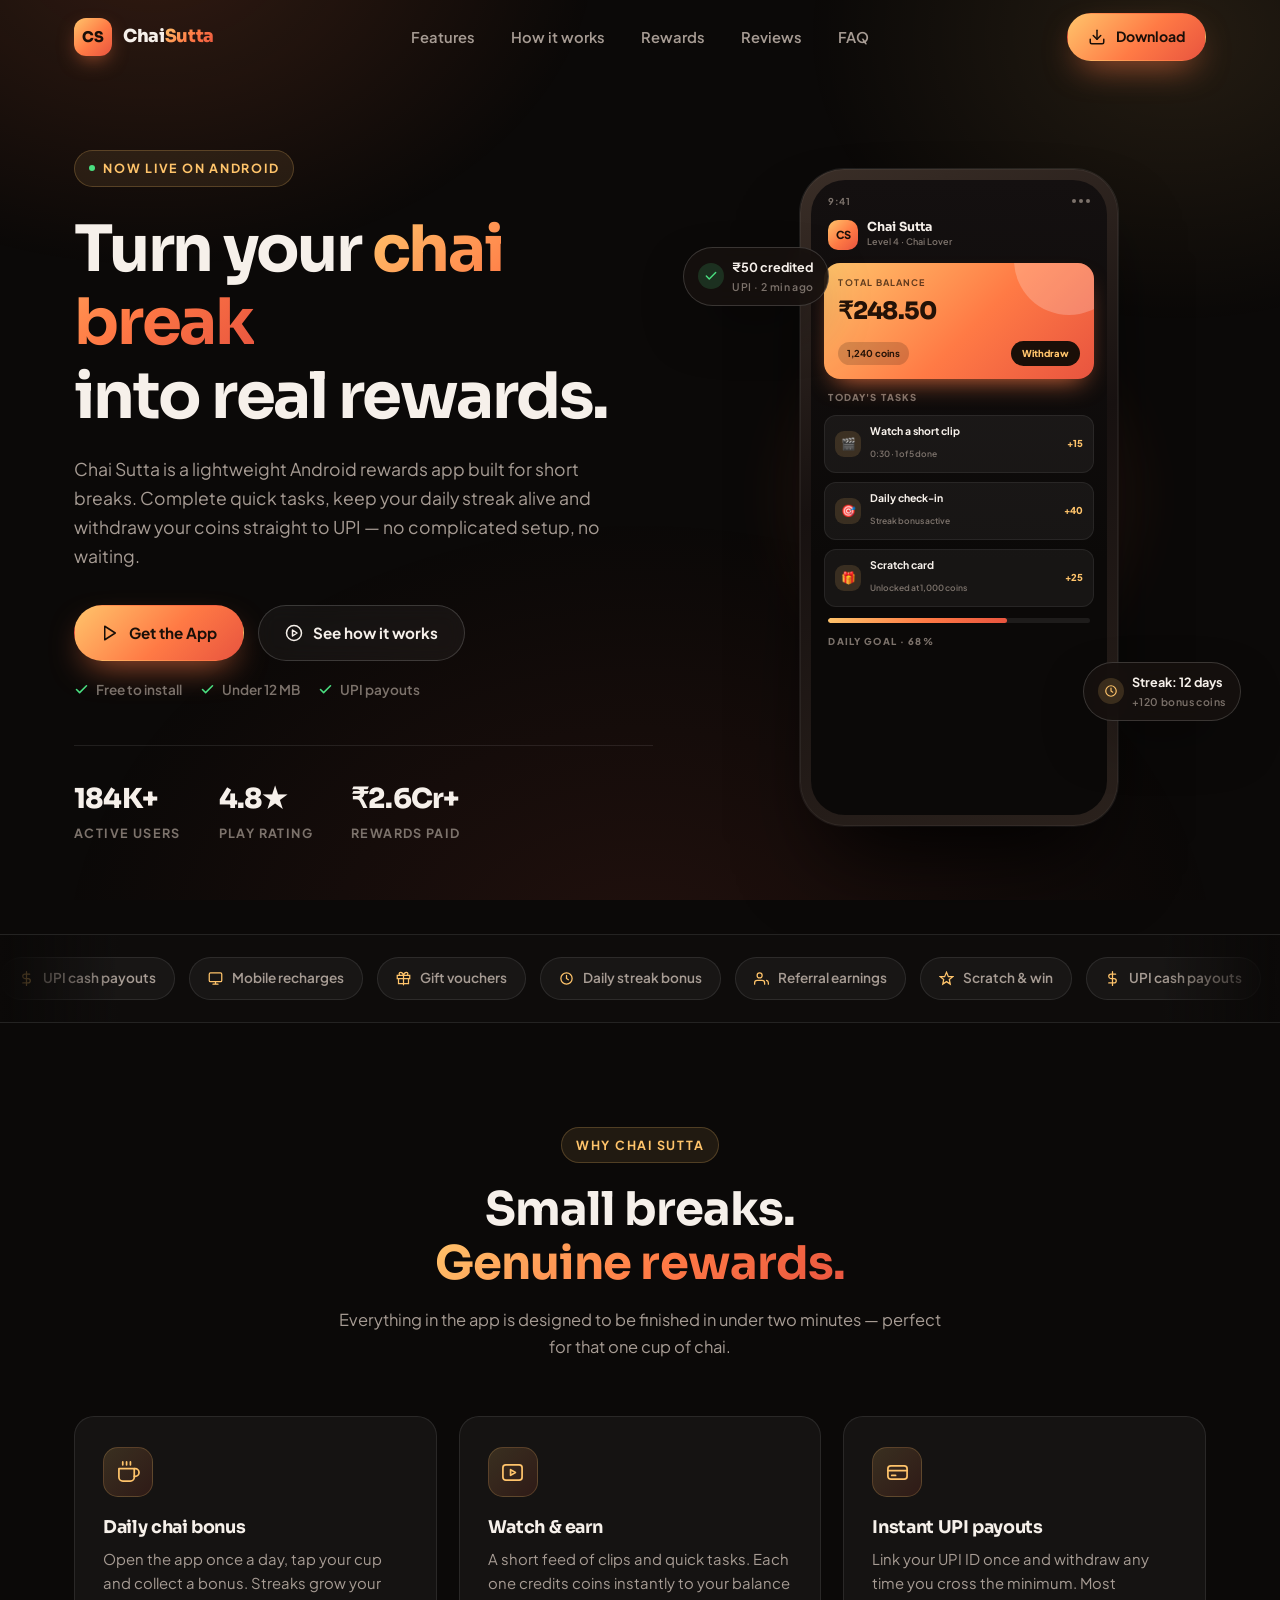
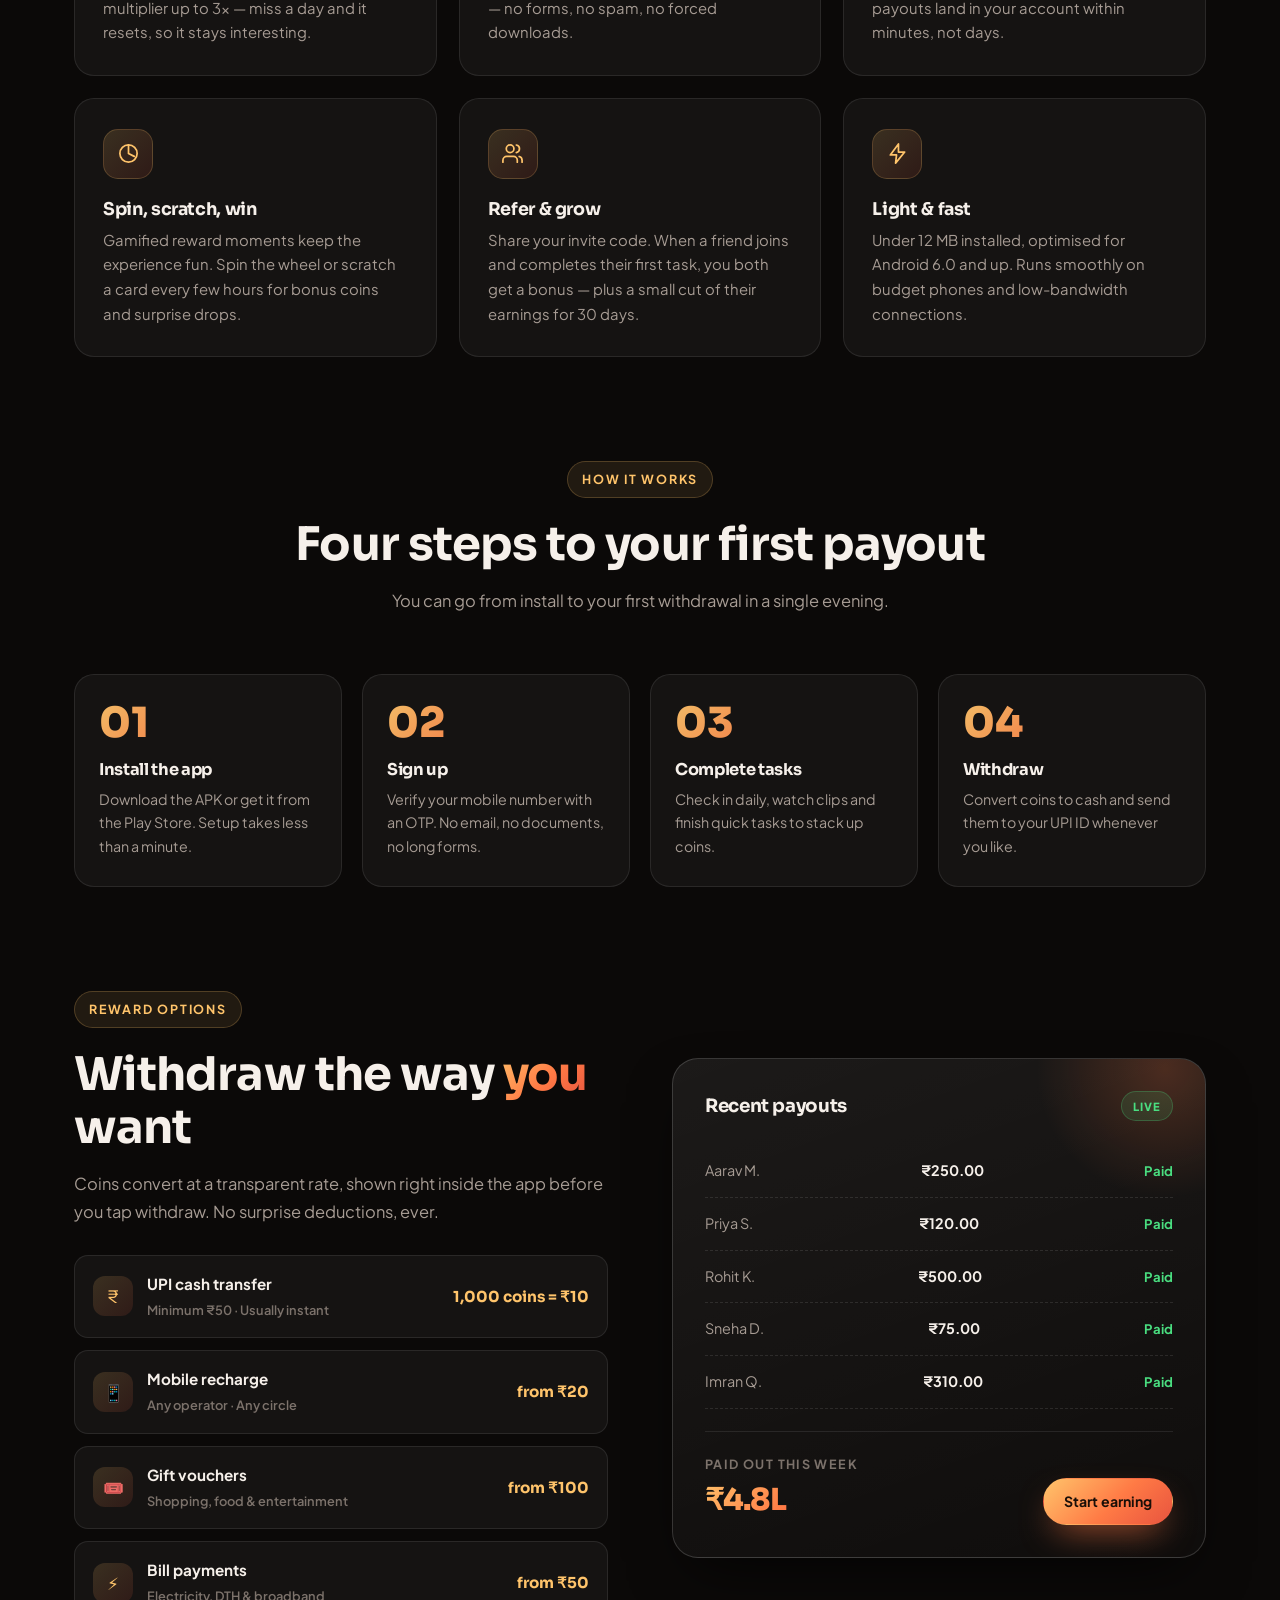
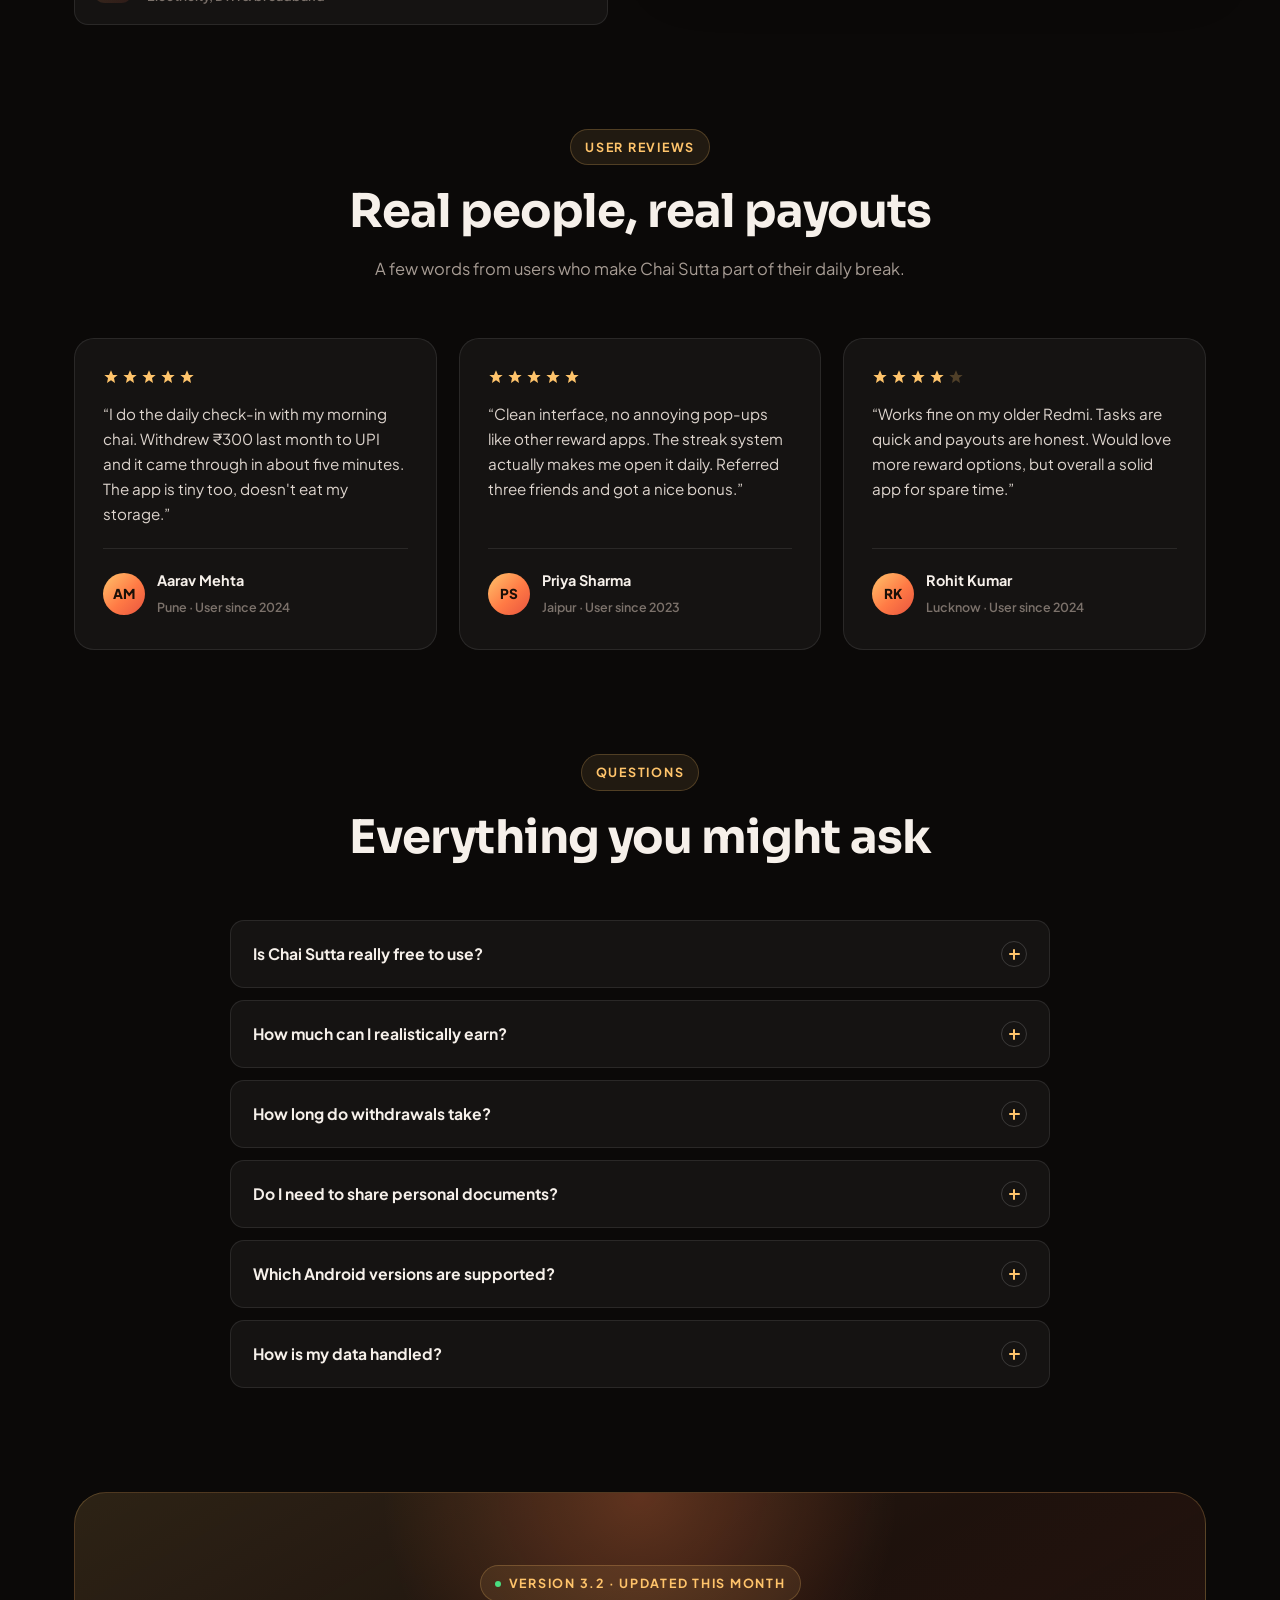
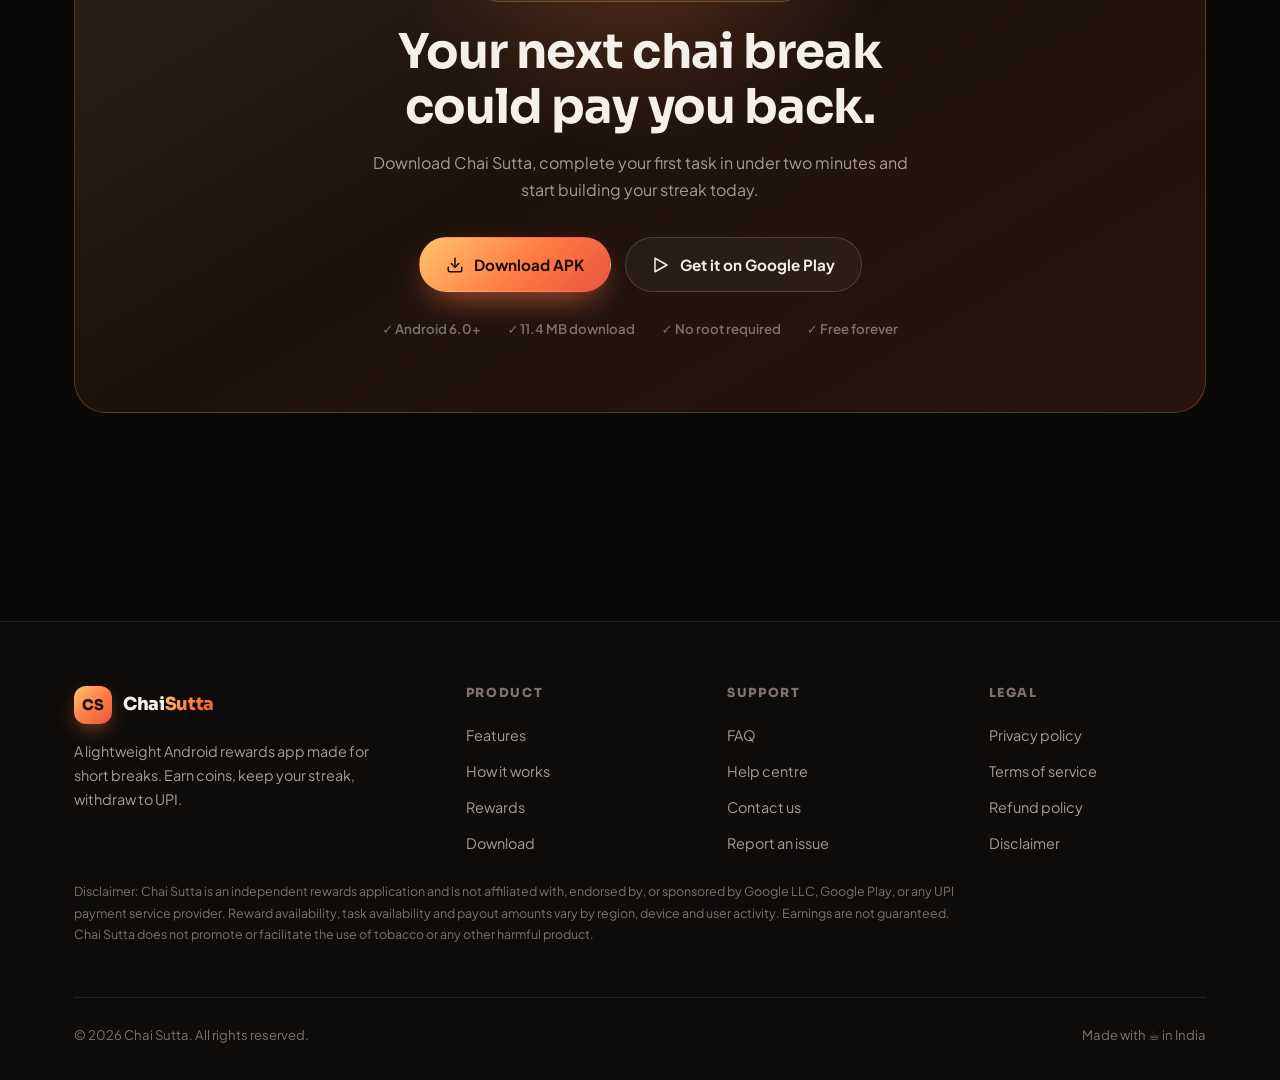
==== index.html @ 8ab42c14 "Create index.html" ====
<!DOCTYPE html>
<html lang="en">
<head>
<meta charset="UTF-8" />
<meta name="viewport" content="width=device-width, initial-scale=1" />
<meta name="theme-color" content="#0B0908" />
<title>Chai Sutta — Turn Your Chai Break Into Real Rewards</title>
<meta name="description" content="Chai Sutta is a lightweight Android rewards app. Complete simple tasks, keep your daily streak alive and withdraw real cash rewards straight to UPI." />
<meta property="og:title" content="Chai Sutta — Turn Your Chai Break Into Real Rewards" />
<meta property="og:description" content="Earn coins on your break. Withdraw to UPI. Free, light and fast." />
<meta property="og:type" content="website" />
<link rel="preconnect" href="https://fonts.googleapis.com" />
<link rel="preconnect" href="https://fonts.gstatic.com" crossorigin />
<link href="https://fonts.googleapis.com/css2?family=Plus+Jakarta+Sans:wght@400;500;600;700;800&family=Sora:wght@600;700;800&display=swap" rel="stylesheet" />
<link rel="icon" href="data:image/svg+xml,%3Csvg xmlns='http://www.w3.org/2000/svg' viewBox='0 0 100 100'%3E%3Crect width='100' height='100' rx='24' fill='%23FF7A45'/%3E%3Ctext x='50' y='68' font-size='54' font-family='Arial' font-weight='bold' text-anchor='middle' fill='%230B0908'%3ECS%3C/text%3E%3C/svg%3E" />

<style>
/* ============ RESET / BASE ============ */
*,*::before,*::after{box-sizing:border-box;margin:0;padding:0}
:root{
  --bg:#0B0908;
  --bg-soft:#120E0C;
  --surface:rgba(255,255,255,.045);
  --surface-2:rgba(255,255,255,.07);
  --border:rgba(255,255,255,.09);
  --border-strong:rgba(255,255,255,.16);
  --text:#F6F0EA;
  --muted:#A79C94;
  --muted-2:#7C726B;
  --amber:#FFC46B;
  --orange:#FF7A45;
  --red:#E8543F;
  --green:#4ADE80;
  --grad:linear-gradient(135deg,#FFC46B 0%,#FF7A45 55%,#E8543F 100%);
  --grad-soft:linear-gradient(135deg,rgba(255,196,107,.16),rgba(232,84,63,.12));
  --radius:20px;
  --radius-sm:14px;
  --maxw:1180px;
  --shadow:0 24px 60px -20px rgba(0,0,0,.75);
}
html{scroll-behavior:smooth;scroll-padding-top:96px;-webkit-text-size-adjust:100%}
body{
  background:var(--bg);
  color:var(--text);
  font-family:'Plus Jakarta Sans',system-ui,-apple-system,'Segoe UI',Roboto,sans-serif;
  line-height:1.65;
  font-size:16px;
  overflow-x:hidden;
  -webkit-font-smoothing:antialiased;
}
body::before{
  content:"";
  position:fixed;inset:0;
  background:
    radial-gradient(720px 520px at 12% -6%, rgba(255,122,69,.16), transparent 62%),
    radial-gradient(620px 480px at 92% 4%, rgba(255,196,107,.10), transparent 60%),
    radial-gradient(900px 700px at 50% 108%, rgba(232,84,63,.10), transparent 65%);
  pointer-events:none;
  z-index:0;
}
img,svg{display:block;max-width:100%}
a{color:inherit;text-decoration:none}
button{font:inherit;color:inherit;background:none;border:none;cursor:pointer}
h1,h2,h3,h4{font-family:'Sora','Plus Jakarta Sans',sans-serif;line-height:1.15;letter-spacing:-.02em;font-weight:700}
::selection{background:rgba(255,122,69,.35);color:#fff}

/* ============ LAYOUT ============ */
.container{width:100%;max-width:var(--maxw);margin-inline:auto;padding-inline:24px;position:relative;z-index:1}
section{position:relative;z-index:1}
.section-pad{padding:104px 0}
.eyebrow{
  display:inline-flex;align-items:center;gap:8px;
  font-size:12.5px;font-weight:700;letter-spacing:.14em;text-transform:uppercase;
  color:var(--amber);
  background:rgba(255,196,107,.09);
  border:1px solid rgba(255,196,107,.22);
  padding:7px 14px;border-radius:100px;
}
.eyebrow .pulse{width:6px;height:6px;border-radius:50%;background:var(--green);box-shadow:0 0 0 0 rgba(74,222,128,.6);animation:pulse 2s infinite}
@keyframes pulse{70%{box-shadow:0 0 0 8px rgba(74,222,128,0)}100%{box-shadow:0 0 0 0 rgba(74,222,128,0)}}
.section-title{font-size:clamp(1.85rem,4vw,2.9rem);margin:20px 0 16px}
.section-sub{color:var(--muted);max-width:620px;font-size:1.03rem}
.center{text-align:center}
.center .section-sub{margin-inline:auto}
.grad-text{background:var(--grad);-webkit-background-clip:text;background-clip:text;color:transparent}

/* ============ BUTTONS ============ */
.btn{
  display:inline-flex;align-items:center;justify-content:center;gap:10px;
  padding:14px 26px;border-radius:100px;font-weight:700;font-size:.95rem;
  transition:transform .25s cubic-bezier(.2,.8,.3,1),box-shadow .25s,background .25s,border-color .25s;
  white-space:nowrap;border:1px solid transparent;
}
.btn svg{width:18px;height:18px;flex:none}
.btn-primary{background:var(--grad);color:#1A0F08;box-shadow:0 14px 34px -12px rgba(255,122,69,.75)}
.btn-primary:hover{transform:translateY(-3px);box-shadow:0 22px 44px -14px rgba(255,122,69,.9)}
.btn-ghost{background:var(--surface);border-color:var(--border-strong);color:var(--text);backdrop-filter:blur(10px)}
.btn-ghost:hover{background:var(--surface-2);transform:translateY(-3px);border-color:rgba(255,255,255,.28)}
.btn-sm{padding:11px 20px;font-size:.88rem}

/* ============ NAV ============ */
.nav{position:fixed;inset:0 0 auto 0;z-index:200;transition:background .3s,border-color .3s,backdrop-filter .3s;border-bottom:1px solid transparent}
.nav.scrolled{background:rgba(11,9,8,.78);backdrop-filter:blur(16px);-webkit-backdrop-filter:blur(16px);border-bottom-color:var(--border)}
.nav-inner{display:flex;align-items:center;justify-content:space-between;gap:24px;height:74px}
.brand{display:flex;align-items:center;gap:11px;font-family:'Sora',sans-serif;font-weight:800;font-size:1.12rem;letter-spacing:-.02em}
.brand-mark{
  width:38px;height:38px;border-radius:12px;background:var(--grad);
  display:grid;place-items:center;color:#1A0F08;font-weight:800;font-size:.92rem;
  box-shadow:0 8px 22px -8px rgba(255,122,69,.85);flex:none;
}
.nav-links{display:flex;align-items:center;gap:6px}
.nav-links a{
  padding:9px 15px;border-radius:100px;font-size:.92rem;font-weight:600;color:var(--muted);
  transition:color .2s,background .2s;
}
.nav-links a:hover{color:var(--text);background:var(--surface)}
.nav-cta{display:flex;align-items:center;gap:10px}
.burger{display:none;width:42px;height:42px;border-radius:12px;border:1px solid var(--border);background:var(--surface);place-items:center}
.burger span{display:block;width:18px;height:2px;background:var(--text);border-radius:2px;position:relative;transition:.3s}
.burger span::before,.burger span::after{content:"";position:absolute;left:0;width:18px;height:2px;background:var(--text);border-radius:2px;transition:.3s}
.burger span::before{top:-6px}.burger span::after{top:6px}
.nav.open .burger span{background:transparent}
.nav.open .burger span::before{top:0;transform:rotate(45deg)}
.nav.open .burger span::after{top:0;transform:rotate(-45deg)}

/* ============ HERO ============ */
.hero{padding:150px 0 90px;position:relative;overflow:hidden}
.hero-grid{display:grid;grid-template-columns:1.08fr .92fr;gap:60px;align-items:center}
.hero h1{font-size:clamp(2.35rem,5.4vw,4rem);margin:26px 0 22px;letter-spacing:-.035em}
.hero p.lead{color:var(--muted);font-size:1.1rem;max-width:540px}
.hero-actions{display:flex;flex-wrap:wrap;gap:14px;margin:34px 0 18px}
.hero-note{display:flex;flex-wrap:wrap;gap:18px;color:var(--muted-2);font-size:.85rem;font-weight:600}
.hero-note span{display:inline-flex;align-items:center;gap:7px}
.hero-note svg{width:15px;height:15px;color:var(--green)}
.hero-stats{display:flex;gap:38px;flex-wrap:wrap;margin-top:44px;padding-top:30px;border-top:1px solid var(--border)}
.stat-num{font-family:'Sora',sans-serif;font-size:1.72rem;font-weight:800;letter-spacing:-.03em}
.stat-label{font-size:.79rem;color:var(--muted-2);text-transform:uppercase;letter-spacing:.11em;font-weight:700;margin-top:2px}

/* phone */
.phone-wrap{position:relative;display:grid;place-items:center;perspective:1400px}
.phone-glow{position:absolute;width:420px;height:420px;border-radius:50%;background:radial-gradient(circle,rgba(255,122,69,.35),transparent 65%);filter:blur(30px);z-index:0}
.phone{
  position:relative;z-index:1;
  width:min(318px,78vw);aspect-ratio:9/18.6;
  border-radius:44px;padding:11px;
  background:linear-gradient(160deg,#3A2E27,#171110 45%,#2A211C);
  box-shadow:0 50px 90px -30px rgba(0,0,0,.95),0 0 0 1px rgba(255,255,255,.09),inset 0 0 0 1px rgba(255,255,255,.05);
  animation:floaty 7s ease-in-out infinite;
}
@keyframes floaty{0%,100%{transform:translateY(0) rotateX(0)}50%{transform:translateY(-14px) rotateX(2deg)}}
.phone-screen{
  width:100%;height:100%;border-radius:34px;background:linear-gradient(180deg,#141010,#0B0908 60%);
  overflow:hidden;display:flex;flex-direction:column;padding:14px 13px;gap:9px;position:relative;
}
.ps-bar{display:flex;justify-content:space-between;align-items:center;font-size:9.5px;color:var(--muted-2);font-weight:700;letter-spacing:.05em;padding:0 4px}
.ps-bar .dots{display:flex;gap:3px}
.ps-bar .dots i{width:4px;height:4px;border-radius:50%;background:var(--muted-2);display:block}
.app-head{display:flex;align-items:center;gap:9px;padding:2px 4px 4px}
.app-logo{width:30px;height:30px;border-radius:10px;background:var(--grad);display:grid;place-items:center;font-size:11px;font-weight:800;color:#1A0F08}
.app-title{font-family:'Sora',sans-serif;font-size:12.5px;font-weight:700;line-height:1.2}
.app-sub{font-size:9px;color:var(--muted-2);font-weight:600}
.balance{
  border-radius:16px;padding:13px 14px;background:var(--grad);color:#241207;position:relative;overflow:hidden;
  box-shadow:0 12px 26px -12px rgba(255,122,69,.9);
}
.balance::after{content:"";position:absolute;width:110px;height:110px;border-radius:50%;background:rgba(255,255,255,.22);top:-58px;right:-30px}
.balance .lbl{font-size:9px;font-weight:700;text-transform:uppercase;letter-spacing:.12em;opacity:.72}
.balance .amt{font-family:'Sora',sans-serif;font-size:24px;font-weight:800;letter-spacing:-.03em;margin-top:1px}
.balance .row{display:flex;align-items:center;justify-content:space-between;margin-top:9px;position:relative;z-index:1}
.balance .coins{font-size:9.5px;font-weight:700;background:rgba(0,0,0,.16);padding:4px 9px;border-radius:100px}
.balance .wd{font-size:9.5px;font-weight:800;background:#1A0F08;color:#FFC46B;padding:5px 11px;border-radius:100px}
.mini-title{font-size:9.5px;font-weight:800;text-transform:uppercase;letter-spacing:.12em;color:var(--muted-2);padding:2px 4px 0}
.task{display:flex;align-items:center;gap:9px;background:rgba(255,255,255,.05);border:1px solid rgba(255,255,255,.07);border-radius:12px;padding:8px 10px}
.task .ic{width:26px;height:26px;border-radius:9px;display:grid;place-items:center;font-size:12px;flex:none;background:rgba(255,196,107,.15)}
.task .tx{flex:1;min-width:0}
.task .tx b{display:block;font-size:10.5px;font-weight:700;line-height:1.3}
.task .tx small{font-size:8.5px;color:var(--muted-2);font-weight:600}
.task .rw{font-size:9.5px;font-weight:800;color:var(--amber);white-space:nowrap}
.progress-line{height:5px;border-radius:100px;background:rgba(255,255,255,.08);overflow:hidden;margin:2px 4px 0}
.progress-line i{display:block;height:100%;width:68%;border-radius:100px;background:var(--grad)}
.float-chip{
  position:absolute;z-index:3;display:flex;align-items:center;gap:8px;
  background:rgba(23,17,15,.86);border:1px solid var(--border-strong);backdrop-filter:blur(12px);
  padding:9px 14px;border-radius:100px;font-size:.79rem;font-weight:700;box-shadow:var(--shadow);
}
.float-chip small{display:block;font-size:.66rem;color:var(--muted-2);font-weight:600;letter-spacing:.04em}
.chip-1{top:12%;left:-6%;animation:floaty 6s ease-in-out infinite}
.chip-2{bottom:16%;right:-7%;animation:floaty 8s ease-in-out infinite reverse}
.chip-dot{width:26px;height:26px;border-radius:50%;display:grid;place-items:center;background:rgba(74,222,128,.16);color:var(--green);flex:none}
.chip-dot.amber{background:rgba(255,196,107,.16);color:var(--amber)}

/* ============ MARQUEE ============ */
.marquee-wrap{border-block:1px solid var(--border);background:rgba(255,255,255,.015);padding:22px 0;overflow:hidden;position:relative}
.marquee-wrap::before,.marquee-wrap::after{content:"";position:absolute;top:0;bottom:0;width:120px;z-index:2;pointer-events:none}
.marquee-wrap::before{left:0;background:linear-gradient(90deg,var(--bg),transparent)}
.marquee-wrap::after{right:0;background:linear-gradient(270deg,var(--bg),transparent)}
.marquee{display:flex;gap:14px;width:max-content;animation:scroll-x 32s linear infinite}
@keyframes scroll-x{to{transform:translateX(-50%)}}
.pill{
  display:inline-flex;align-items:center;gap:9px;white-space:nowrap;
  padding:9px 18px;border-radius:100px;border:1px solid var(--border);background:var(--surface);
  font-size:.85rem;font-weight:600;color:var(--muted);
}
.pill svg{width:15px;height:15px;color:var(--amber)}

/* ============ CARDS / FEATURES ============ */
.grid-3{display:grid;grid-template-columns:repeat(3,1fr);gap:22px;margin-top:56px}
.card{
  background:var(--surface);border:1px solid var(--border);border-radius:var(--radius);
  padding:30px 28px;position:relative;overflow:hidden;
  transition:transform .35s cubic-bezier(.2,.8,.3,1),border-color .35s,background .35s;
}
.card::before{
  content:"";position:absolute;inset:0;opacity:0;transition:opacity .35s;
  background:radial-gradient(420px 220px at 50% -20%,rgba(255,122,69,.16),transparent 70%);
}
.card:hover{transform:translateY(-7px);border-color:var(--border-strong);background:var(--surface-2)}
.card:hover::before{opacity:1}
.card > *{position:relative;z-index:1}
.card-icon{
  width:50px;height:50px;border-radius:15px;display:grid;place-items:center;margin-bottom:20px;
  background:var(--grad-soft);border:1px solid rgba(255,196,107,.2);color:var(--amber);
}
.card-icon svg{width:23px;height:23px}
.card h3{font-size:1.1rem;margin-bottom:9px}
.card p{color:var(--muted);font-size:.93rem}

/* ============ STEPS ============ */
.steps{display:grid;grid-template-columns:repeat(4,1fr);gap:20px;margin-top:60px;position:relative}
.step{
  background:var(--surface);border:1px solid var(--border);border-radius:var(--radius);
  padding:28px 24px;position:relative;transition:transform .35s,border-color .35s,background .35s;
}
.step:hover{transform:translateY(-7px);border-color:var(--border-strong);background:var(--surface-2)}
.step-num{
  font-family:'Sora',sans-serif;font-size:2.6rem;font-weight:800;line-height:1;
  background:var(--grad);-webkit-background-clip:text;background-clip:text;color:transparent;opacity:.95;
}
.step h3{font-size:1.02rem;margin:16px 0 8px}
.step p{color:var(--muted);font-size:.89rem}
.step-line{position:absolute;top:52px;left:0;right:0;height:1px;background:linear-gradient(90deg,transparent,rgba(255,196,107,.28),transparent);z-index:-1}

/* ============ REWARDS SPLIT ============ */
.split{display:grid;grid-template-columns:1fr 1fr;gap:64px;align-items:center}
.reward-list{display:grid;gap:12px;margin-top:30px}
.reward-row{
  display:flex;align-items:center;gap:14px;padding:15px 18px;border-radius:var(--radius-sm);
  background:var(--surface);border:1px solid var(--border);transition:.3s;
}
.reward-row:hover{background:var(--surface-2);transform:translateX(5px);border-color:var(--border-strong)}
.reward-row .ic{width:40px;height:40px;border-radius:12px;display:grid;place-items:center;background:var(--grad-soft);color:var(--amber);flex:none;font-size:17px}
.reward-row b{display:block;font-size:.95rem}
.reward-row small{color:var(--muted-2);font-size:.8rem;font-weight:600}
.reward-row .val{margin-left:auto;font-family:'Sora',sans-serif;font-weight:700;color:var(--amber);font-size:.95rem;white-space:nowrap}
.panel{
  background:linear-gradient(160deg,rgba(255,255,255,.07),rgba(255,255,255,.02));
  border:1px solid var(--border-strong);border-radius:26px;padding:32px;box-shadow:var(--shadow);
  position:relative;overflow:hidden;
}
.panel::after{content:"";position:absolute;width:260px;height:260px;border-radius:50%;background:radial-gradient(circle,rgba(255,122,69,.22),transparent 70%);top:-120px;right:-90px}
.panel > *{position:relative;z-index:1}
.panel-head{display:flex;align-items:center;justify-content:space-between;margin-bottom:24px}
.panel-head h3{font-size:1.15rem}
.badge-live{font-size:.7rem;font-weight:800;letter-spacing:.1em;text-transform:uppercase;color:var(--green);background:rgba(74,222,128,.12);border:1px solid rgba(74,222,128,.25);padding:5px 11px;border-radius:100px}
.payout{display:flex;justify-content:space-between;align-items:center;padding:14px 0;border-bottom:1px dashed rgba(255,255,255,.1);font-size:.9rem}
.payout:last-of-type{border-bottom:none}
.payout span{color:var(--muted)}
.payout b{font-weight:700}
.payout .ok{color:var(--green);font-size:.82rem;font-weight:700}
.panel-total{margin-top:22px;padding-top:20px;border-top:1px solid var(--border);display:flex;justify-content:space-between;align-items:flex-end}
.panel-total .big{font-family:'Sora',sans-serif;font-size:1.9rem;font-weight:800;letter-spacing:-.03em;background:var(--grad);-webkit-background-clip:text;background-clip:text;color:transparent}

/* ============ TESTIMONIALS ============ */
.quote{background:var(--surface);border:1px solid var(--border);border-radius:var(--radius);padding:30px 28px;transition:.35s;display:flex;flex-direction:column}
.quote:hover{transform:translateY(-7px);border-color:var(--border-strong);background:var(--surface-2)}
.stars{display:flex;gap:3px;color:var(--amber);margin-bottom:16px}
.stars svg{width:16px;height:16px}
.quote p{color:#DED5CE;font-size:.95rem;flex:1}
.who{display:flex;align-items:center;gap:12px;margin-top:22px;padding-top:20px;border-top:1px solid var(--border)}
.avatar{width:42px;height:42px;border-radius:50%;display:grid;place-items:center;font-weight:800;font-size:.85rem;color:#1A0F08;background:var(--grad);flex:none}
.who b{display:block;font-size:.9rem}
.who small{color:var(--muted-2);font-size:.78rem;font-weight:600}

/* ============ FAQ ============ */
.faq{max-width:820px;margin:56px auto 0;display:grid;gap:12px}
.faq-item{background:var(--surface);border:1px solid var(--border);border-radius:var(--radius-sm);overflow:hidden;transition:border-color .3s,background .3s}
.faq-item.open{border-color:rgba(255,196,107,.32);background:var(--surface-2)}
.faq-q{width:100%;display:flex;align-items:center;justify-content:space-between;gap:18px;text-align:left;padding:20px 22px;font-weight:700;font-size:.98rem}
.faq-q .plus{width:26px;height:26px;flex:none;border-radius:50%;border:1px solid var(--border-strong);display:grid;place-items:center;position:relative;transition:.3s}
.faq-q .plus::before,.faq-q .plus::after{content:"";position:absolute;background:var(--amber);border-radius:2px;transition:.3s}
.faq-q .plus::before{width:11px;height:2px}
.faq-q .plus::after{width:2px;height:11px}
.faq-item.open .plus{background:rgba(255,196,107,.14);border-color:rgba(255,196,107,.4);transform:rotate(180deg)}
.faq-item.open .plus::after{transform:scaleY(0)}
.faq-a{display:grid;grid-template-rows:0fr;transition:grid-template-rows .38s cubic-bezier(.2,.8,.3,1)}
.faq-item.open .faq-a{grid-template-rows:1fr}
.faq-a-inner{overflow:hidden}
.faq-a p{color:var(--muted);font-size:.92rem;padding:0 22px 22px}

/* ============ CTA ============ */
.cta-box{
  border-radius:32px;padding:clamp(38px,6vw,72px) clamp(26px,5vw,64px);text-align:center;position:relative;overflow:hidden;
  background:linear-gradient(150deg,rgba(255,196,107,.14),rgba(255,122,69,.08) 45%,rgba(232,84,63,.14));
  border:1px solid rgba(255,196,107,.22);
}
.cta-box::before{content:"";position:absolute;width:520px;height:520px;border-radius:50%;background:radial-gradient(circle,rgba(255,122,69,.28),transparent 70%);top:-260px;left:50%;transform:translateX(-50%)}
.cta-box > *{position:relative;z-index:1}
.cta-box h2{font-size:clamp(1.9rem,4.4vw,3rem);margin-bottom:16px}
.cta-box p{color:var(--muted);max-width:560px;margin:0 auto 34px}
.cta-actions{display:flex;justify-content:center;flex-wrap:wrap;gap:14px}
.cta-meta{margin-top:26px;display:flex;justify-content:center;flex-wrap:wrap;gap:10px 26px;font-size:.83rem;color:var(--muted-2);font-weight:600}

/* ============ FOOTER ============ */
footer{border-top:1px solid var(--border);margin-top:104px;padding:64px 0 34px;background:rgba(255,255,255,.012)}
.foot-grid{display:grid;grid-template-columns:1.6fr 1fr 1fr 1fr;gap:44px}
.foot-brand p{color:var(--muted);font-size:.9rem;margin-top:16px;max-width:300px}
.foot-col h4{font-size:.78rem;text-transform:uppercase;letter-spacing:.13em;color:var(--muted-2);font-weight:800;margin-bottom:18px}
.foot-col a{display:block;color:var(--muted);font-size:.9rem;padding:6px 0;transition:color .2s,transform .2s}
.foot-col a:hover{color:var(--amber);transform:translateX(3px)}
.foot-bottom{margin-top:52px;padding-top:26px;border-top:1px solid var(--border);display:flex;justify-content:space-between;gap:20px;flex-wrap:wrap;color:var(--muted-2);font-size:.82rem}
.disclaimer{margin-top:20px;font-size:.78rem;color:var(--muted-2);line-height:1.7;max-width:900px}

/* ============ REVEAL ============ */
.reveal{opacity:0;transform:translateY(26px);transition:opacity .7s cubic-bezier(.2,.8,.3,1),transform .7s cubic-bezier(.2,.8,.3,1)}
.reveal.in{opacity:1;transform:none}

/* ============ RESPONSIVE ============ */
@media (max-width:1040px){
  .hero-grid{grid-template-columns:1fr;gap:70px;text-align:center}
  .hero p.lead{margin-inline:auto}
  .hero-actions,.hero-note{justify-content:center}
  .hero-stats{justify-content:center}
  .split{grid-template-columns:1fr;gap:44px}
  .grid-3{grid-template-columns:repeat(2,1fr)}
  .steps{grid-template-columns:repeat(2,1fr)}
  .step-line{display:none}
  .foot-grid{grid-template-columns:1fr 1fr;gap:36px}
}
@media (max-width:760px){
  .section-pad{padding:76px 0}
  .hero{padding:118px 0 70px}
  .nav-links{
    position:absolute;top:74px;left:16px;right:16px;flex-direction:column;align-items:stretch;gap:4px;
    background:rgba(15,11,10,.97);backdrop-filter:blur(18px);border:1px solid var(--border);
    border-radius:18px;padding:12px;box-shadow:var(--shadow);
    opacity:0;visibility:hidden;transform:translateY(-10px);transition:.28s;
  }
  .nav.open .nav-links{opacity:1;visibility:visible;transform:none}
  .nav-links a{padding:13px 16px;font-size:.95rem}
  .burger{display:grid}
  .nav-cta .btn{display:none}
  .grid-3,.steps{grid-template-columns:1fr}
  .float-chip{display:none}
  .foot-grid{grid-template-columns:1fr;gap:32px}
  .hero-stats{gap:26px}
  .stat-num{font-size:1.45rem}
  .panel{padding:24px}
}
@media (prefers-reduced-motion:reduce){
  *{animation:none!important;transition:none!important;scroll-behavior:auto!important}
  .reveal{opacity:1;transform:none}
}
</style>
</head>

<body>

<!-- ================= NAV ================= -->
<header class="nav" id="nav">
  <div class="container nav-inner">
    <a href="#top" class="brand" aria-label="Chai Sutta home">
      <span class="brand-mark">CS</span>
      <span>Chai<span class="grad-text">Sutta</span></span>
    </a>

    <nav class="nav-links" id="navLinks">
      <a href="#features">Features</a>
      <a href="#how">How it works</a>
      <a href="#rewards">Rewards</a>
      <a href="#reviews">Reviews</a>
      <a href="#faq">FAQ</a>
    </nav>

    <div class="nav-cta">
      <a href="#download" class="btn btn-primary btn-sm">
        <svg viewBox="0 0 24 24" fill="none" stroke="currentColor" stroke-width="2" stroke-linecap="round" stroke-linejoin="round"><path d="M21 15v4a2 2 0 0 1-2 2H5a2 2 0 0 1-2-2v-4"/><path d="M7 10l5 5 5-5"/><path d="M12 15V3"/></svg>
        Download
      </a>
      <button class="burger" id="burger" aria-label="Toggle menu" aria-expanded="false"><span></span></button>
    </div>
  </div>
</header>

<!-- ================= HERO ================= -->
<section class="hero" id="top">
  <div class="container">
    <div class="hero-grid">

      <div class="hero-copy">
        <span class="eyebrow reveal"><span class="pulse"></span> Now live on Android</span>
        <h1 class="reveal">Turn your <span class="grad-text">chai break</span><br />into real rewards.</h1>
        <p class="lead reveal">
          Chai Sutta is a lightweight Android rewards app built for short breaks. Complete quick tasks,
          keep your daily streak alive and withdraw your coins straight to UPI — no complicated setup, no waiting.
        </p>

        <div class="hero-actions reveal">
          <a href="#download" class="btn btn-primary">
            <svg viewBox="0 0 24 24" fill="none" stroke="currentColor" stroke-width="2" stroke-linecap="round" stroke-linejoin="round"><path d="M5 3l14 9-14 9V3z"/></svg>
            Get the App
          </a>
          <a href="#how" class="btn btn-ghost">
            <svg viewBox="0 0 24 24" fill="none" stroke="currentColor" stroke-width="2" stroke-linecap="round" stroke-linejoin="round"><circle cx="12" cy="12" r="10"/><path d="M10 8l6 4-6 4V8z"/></svg>
            See how it works
          </a>
        </div>

        <div class="hero-note reveal">
          <span><svg viewBox="0 0 24 24" fill="none" stroke="currentColor" stroke-width="2.5" stroke-linecap="round" stroke-linejoin="round"><path d="M20 6L9 17l-5-5"/></svg> Free to install</span>
          <span><svg viewBox="0 0 24 24" fill="none" stroke="currentColor" stroke-width="2.5" stroke-linecap="round" stroke-linejoin="round"><path d="M20 6L9 17l-5-5"/></svg> Under 12 MB</span>
          <span><svg viewBox="0 0 24 24" fill="none" stroke="currentColor" stroke-width="2.5" stroke-linecap="round" stroke-linejoin="round"><path d="M20 6L9 17l-5-5"/></svg> UPI payouts</span>
        </div>

        <div class="hero-stats reveal">
          <div>
            <div class="stat-num"><span data-count="184" data-suffix="K+">0</span></div>
            <div class="stat-label">Active users</div>
          </div>
          <div>
            <div class="stat-num"><span data-count="4.8" data-decimals="1">0</span>★</div>
            <div class="stat-label">Play rating</div>
          </div>
          <div>
            <div class="stat-num">₹<span data-count="2.6" data-decimals="1" data-suffix="Cr+">0</span></div>
            <div class="stat-label">Rewards paid</div>
          </div>
        </div>
      </div>

      <!-- Phone mockup -->
      <div class="phone-wrap reveal">
        <div class="phone-glow" aria-hidden="true"></div>

        <div class="float-chip chip-1">
          <span class="chip-dot">
            <svg viewBox="0 0 24 24" width="14" height="14" fill="none" stroke="currentColor" stroke-width="2.5" stroke-linecap="round" stroke-linejoin="round"><path d="M20 6L9 17l-5-5"/></svg>
          </span>
          <span>₹50 credited<small>UPI · 2 min ago</small></span>
        </div>

        <div class="float-chip chip-2">
          <span class="chip-dot amber">
            <svg viewBox="0 0 24 24" width="14" height="14" fill="none" stroke="currentColor" stroke-width="2" stroke-linecap="round" stroke-linejoin="round"><circle cx="12" cy="12" r="9"/><path d="M12 7v5l3 2"/></svg>
          </span>
          <span>Streak: 12 days<small>+120 bonus coins</small></span>
        </div>

        <div class="phone" role="img" aria-label="Chai Sutta app interface preview">
          <div class="phone-screen">
            <div class="ps-bar">
              <span>9:41</span>
              <span class="dots"><i></i><i></i><i></i></span>
            </div>

            <div class="app-head">
              <div class="app-logo">CS</div>
              <div>
                <div class="app-title">Chai Sutta</div>
                <div class="app-sub">Level 4 · Chai Lover</div>
              </div>
            </div>

            <div class="balance">
              <div class="lbl">Total Balance</div>
              <div class="amt">₹248.50</div>
              <div class="row">
                <span class="coins">1,240 coins</span>
                <span class="wd">Withdraw</span>
              </div>
            </div>

            <div class="mini-title">Today's tasks</div>

            <div class="task">
              <span class="ic">🎬</span>
              <span class="tx"><b>Watch a short clip</b><small>0:30 · 1 of 5 done</small></span>
              <span class="rw">+15</span>
            </div>

            <div class="task">
              <span class="ic">🎯</span>
              <span class="tx"><b>Daily check-in</b><small>Streak bonus active</small></span>
              <span class="rw">+40</span>
            </div>

            <div class="task">
              <span class="ic">🎁</span>
              <span class="tx"><b>Scratch card</b><small>Unlocked at 1,000 coins</small></span>
              <span class="rw">+25</span>
            </div>

            <div class="progress-line"><i></i></div>
            <div class="mini-title" style="padding-top:2px">Daily goal · 68%</div>
          </div>
        </div>
      </div>

    </div>
  </div>
</section>

<!-- ================= MARQUEE ================= -->
<div class="marquee-wrap" aria-hidden="true">
  <div class="marquee" id="marquee">
    <span class="pill"><svg viewBox="0 0 24 24" fill="none" stroke="currentColor" stroke-width="2" stroke-linecap="round"><path d="M12 1v22M17 5H9.5a3.5 3.5 0 0 0 0 7h5a3.5 3.5 0 0 1 0 7H6"/></svg> UPI cash payouts</span>
    <span class="pill"><svg viewBox="0 0 24 24" fill="none" stroke="currentColor" stroke-width="2" stroke-linecap="round"><rect x="2" y="3" width="20" height="14" rx="2"/><path d="M8 21h8M12 17v4"/></svg> Mobile recharges</span>
    <span class="pill"><svg viewBox="0 0 24 24" fill="none" stroke="currentColor" stroke-width="2" stroke-linecap="round"><path d="M20 12v8H4v-8M2 7h20v5H2zM12 22V7M12 7H7.5a2.5 2.5 0 0 1 0-5C11 2 12 7 12 7zM12 7h4.5a2.5 2.5 0 0 0 0-5C13 2 12 7 12 7z"/></svg> Gift vouchers</span>
    <span class="pill"><svg viewBox="0 0 24 24" fill="none" stroke="currentColor" stroke-width="2" stroke-linecap="round"><circle cx="12" cy="12" r="9"/><path d="M12 7v5l3 2"/></svg> Daily streak bonus</span>
    <span class="pill"><svg viewBox="0 0 24 24" fill="none" stroke="currentColor" stroke-width="2" stroke-linecap="round"><path d="M17 21v-2a4 4 0 0 0-4-4H5a4 4 0 0 0-4 4v2"/><circle cx="9" cy="7" r="4"/><path d="M23 21v-2a4 4 0 0 0-3-3.87"/></svg> Referral earnings</span>
    <span class="pill"><svg viewBox="0 0 24 24" fill="none" stroke="currentColor" stroke-width="2" stroke-linecap="round"><path d="M12 2l3 7h7l-5.5 4.5L18 21l-6-4-6 4 1.5-7.5L2 9h7z"/></svg> Scratch &amp; win</span>
    <!-- duplicate for seamless loop -->
    <span class="pill"><svg viewBox="0 0 24 24" fill="none" stroke="currentColor" stroke-width="2" stroke-linecap="round"><path d="M12 1v22M17 5H9.5a3.5 3.5 0 0 0 0 7h5a3.5 3.5 0 0 1 0 7H6"/></svg> UPI cash payouts</span>
    <span class="pill"><svg viewBox="0 0 24 24" fill="none" stroke="currentColor" stroke-width="2" stroke-linecap="round"><rect x="2" y="3" width="20" height="14" rx="2"/><path d="M8 21h8M12 17v4"/></svg> Mobile recharges</span>
    <span class="pill"><svg viewBox="0 0 24 24" fill="none" stroke="currentColor" stroke-width="2" stroke-linecap="round"><path d="M20 12v8H4v-8M2 7h20v5H2zM12 22V7M12 7H7.5a2.5 2.5 0 0 1 0-5C11 2 12 7 12 7zM12 7h4.5a2.5 2.5 0 0 0 0-5C13 2 12 7 12 7z"/></svg> Gift vouchers</span>
    <span class="pill"><svg viewBox="0 0 24 24" fill="none" stroke="currentColor" stroke-width="2" stroke-linecap="round"><circle cx="12" cy="12" r="9"/><path d="M12 7v5l3 2"/></svg> Daily streak bonus</span>
    <span class="pill"><svg viewBox="0 0 24 24" fill="none" stroke="currentColor" stroke-width="2" stroke-linecap="round"><path d="M17 21v-2a4 4 0 0 0-4-4H5a4 4 0 0 0-4 4v2"/><circle cx="9" cy="7" r="4"/><path d="M23 21v-2a4 4 0 0 0-3-3.87"/></svg> Referral earnings</span>
    <span class="pill"><svg viewBox="0 0 24 24" fill="none" stroke="currentColor" stroke-width="2" stroke-linecap="round"><path d="M12 2l3 7h7l-5.5 4.5L18 21l-6-4-6 4 1.5-7.5L2 9h7z"/></svg> Scratch &amp; win</span>
  </div>
</div>

<!-- ================= FEATURES ================= -->
<section class="section-pad" id="features">
  <div class="container">
    <div class="center">
      <span class="eyebrow reveal">Why Chai Sutta</span>
      <h2 class="section-title reveal">Small breaks.<br class="hide-sm" /> <span class="grad-text">Genuine rewards.</span></h2>
      <p class="section-sub reveal">Everything in the app is designed to be finished in under two minutes — perfect for that one cup of chai.</p>
    </div>

    <div class="grid-3">
      <article class="card reveal">
        <div class="card-icon">
          <svg viewBox="0 0 24 24" fill="none" stroke="currentColor" stroke-width="1.8" stroke-linecap="round" stroke-linejoin="round"><path d="M18 8h1a4 4 0 0 1 0 8h-1"/><path d="M2 8h16v9a4 4 0 0 1-4 4H6a4 4 0 0 1-4-4V8z"/><path d="M6 1v3M10 1v3M14 1v3"/></svg>
        </div>
        <h3>Daily chai bonus</h3>
        <p>Open the app once a day, tap your cup and collect a bonus. Streaks grow your multiplier up to 3× — miss a day and it resets, so it stays interesting.</p>
      </article>

      <article class="card reveal">
        <div class="card-icon">
          <svg viewBox="0 0 24 24" fill="none" stroke="currentColor" stroke-width="1.8" stroke-linecap="round" stroke-linejoin="round"><rect x="2" y="4" width="20" height="16" rx="3"/><path d="M10 9l5 3-5 3V9z"/></svg>
        </div>
        <h3>Watch &amp; earn</h3>
        <p>A short feed of clips and quick tasks. Each one credits coins instantly to your balance — no forms, no spam, no forced downloads.</p>
      </article>

      <article class="card reveal">
        <div class="card-icon">
          <svg viewBox="0 0 24 24" fill="none" stroke="currentColor" stroke-width="1.8" stroke-linecap="round" stroke-linejoin="round"><rect x="2" y="5" width="20" height="14" rx="3"/><path d="M2 10h20"/><path d="M6 15h4"/></svg>
        </div>
        <h3>Instant UPI payouts</h3>
        <p>Link your UPI ID once and withdraw any time you cross the minimum. Most payouts land in your account within minutes, not days.</p>
      </article>

      <article class="card reveal">
        <div class="card-icon">
          <svg viewBox="0 0 24 24" fill="none" stroke="currentColor" stroke-width="1.8" stroke-linecap="round" stroke-linejoin="round"><circle cx="12" cy="12" r="9"/><path d="M12 3v9l6 3"/></svg>
        </div>
        <h3>Spin, scratch, win</h3>
        <p>Gamified reward moments keep the experience fun. Spin the wheel or scratch a card every few hours for bonus coins and surprise drops.</p>
      </article>

      <article class="card reveal">
        <div class="card-icon">
          <svg viewBox="0 0 24 24" fill="none" stroke="currentColor" stroke-width="1.8" stroke-linecap="round" stroke-linejoin="round"><path d="M17 21v-2a4 4 0 0 0-4-4H6a4 4 0 0 0-4 4v2"/><circle cx="9.5" cy="7" r="4"/><path d="M22 21v-2a4 4 0 0 0-3-3.87"/><path d="M16 3.13A4 4 0 0 1 16 11"/></svg>
        </div>
        <h3>Refer &amp; grow</h3>
        <p>Share your invite code. When a friend joins and completes their first task, you both get a bonus — plus a small cut of their earnings for 30 days.</p>
      </article>

      <article class="card reveal">
        <div class="card-icon">
          <svg viewBox="0 0 24 24" fill="none" stroke="currentColor" stroke-width="1.8" stroke-linecap="round" stroke-linejoin="round"><path d="M13 2L4.5 13.5H11L10 22l9.5-11.5H13L13 2z"/></svg>
        </div>
        <h3>Light &amp; fast</h3>
        <p>Under 12 MB installed, optimised for Android 6.0 and up. Runs smoothly on budget phones and low-bandwidth connections.</p>
      </article>
    </div>
  </div>
</section>

<!-- ================= HOW IT WORKS ================= -->
<section class="section-pad" id="how" style="padding-top:0">
  <div class="container">
    <div class="center">
      <span class="eyebrow reveal">How it works</span>
      <h2 class="section-title reveal">Four steps to your first payout</h2>
      <p class="section-sub reveal">You can go from install to your first withdrawal in a single evening.</p>
    </div>

    <div class="steps">
      <article class="step reveal">
        <div class="step-num">01</div>
        <h3>Install the app</h3>
        <p>Download the APK or get it from the Play Store. Setup takes less than a minute.</p>
      </article>
      <article class="step reveal">
        <div class="step-num">02</div>
        <h3>Sign up</h3>
        <p>Verify your mobile number with an OTP. No email, no documents, no long forms.</p>
      </article>
      <article class="step reveal">
        <div class="step-num">03</div>
        <h3>Complete tasks</h3>
        <p>Check in daily, watch clips and finish quick tasks to stack up coins.</p>
      </article>
      <article class="step reveal">
        <div class="step-num">04</div>
        <h3>Withdraw</h3>
        <p>Convert coins to cash and send them to your UPI ID whenever you like.</p>
      </article>
    </div>
  </div>
</section>

<!-- ================= REWARDS ================= -->
<section class="section-pad" id="rewards" style="padding-top:0">
  <div class="container">
    <div class="split">

      <div class="reveal">
        <span class="eyebrow">Reward options</span>
        <h2 class="section-title">Withdraw the way <span class="grad-text">you</span> want</h2>
        <p class="section-sub">Coins convert at a transparent rate, shown right inside the app before you tap withdraw. No surprise deductions, ever.</p>

        <div class="reward-list">
          <div class="reward-row">
            <span class="ic">₹</span>
            <span><b>UPI cash transfer</b><small>Minimum ₹50 · Usually instant</small></span>
            <span class="val">1,000 coins = ₹10</span>
          </div>
          <div class="reward-row">
            <span class="ic">📱</span>
            <span><b>Mobile recharge</b><small>Any operator · Any circle</small></span>
            <span class="val">from ₹20</span>
          </div>
          <div class="reward-row">
            <span class="ic">🎟️</span>
            <span><b>Gift vouchers</b><small>Shopping, food &amp; entertainment</small></span>
            <span class="val">from ₹100</span>
          </div>
          <div class="reward-row">
            <span class="ic">⚡</span>
            <span><b>Bill payments</b><small>Electricity, DTH &amp; broadband</small></span>
            <span class="val">from ₹50</span>
          </div>
        </div>
      </div>

      <div class="panel reveal">
        <div class="panel-head">
          <h3>Recent payouts</h3>
          <span class="badge-live">Live</span>
        </div>

        <div class="payout"><span>Aarav M.</span><b>₹250.00</b><span class="ok">Paid</span></div>
        <div class="payout"><span>Priya S.</span><b>₹120.00</b><span class="ok">Paid</span></div>
        <div class="payout"><span>Rohit K.</span><b>₹500.00</b><span class="ok">Paid</span></div>
        <div class="payout"><span>Sneha D.</span><b>₹75.00</b><span class="ok">Paid</span></div>
        <div class="payout"><span>Imran Q.</span><b>₹310.00</b><span class="ok">Paid</span></div>

        <div class="panel-total">
          <div>
            <div class="stat-label">Paid out this week</div>
            <div class="big">₹<span data-count="4.8" data-decimals="1" data-suffix="L">0</span></div>
          </div>
          <a href="#download" class="btn btn-primary btn-sm">Start earning</a>
        </div>
      </div>

    </div>
  </div>
</section>

<!-- ================= REVIEWS ================= -->
<section class="section-pad" id="reviews" style="padding-top:0">
  <div class="container">
    <div class="center">
      <span class="eyebrow reveal">User reviews</span>
      <h2 class="section-title reveal">Real people, real payouts</h2>
      <p class="section-sub reveal">A few words from users who make Chai Sutta part of their daily break.</p>
    </div>

    <div class="grid-3">
      <article class="quote reveal">
        <div class="stars" aria-label="5 out of 5 stars">
          <svg viewBox="0 0 24 24" fill="currentColor"><path d="M12 2l3 7h7l-5.5 4.5L18 21l-6-4-6 4 1.5-7.5L2 9h7z"/></svg>
          <svg viewBox="0 0 24 24" fill="currentColor"><path d="M12 2l3 7h7l-5.5 4.5L18 21l-6-4-6 4 1.5-7.5L2 9h7z"/></svg>
          <svg viewBox="0 0 24 24" fill="currentColor"><path d="M12 2l3 7h7l-5.5 4.5L18 21l-6-4-6 4 1.5-7.5L2 9h7z"/></svg>
          <svg viewBox="0 0 24 24" fill="currentColor"><path d="M12 2l3 7h7l-5.5 4.5L18 21l-6-4-6 4 1.5-7.5L2 9h7z"/></svg>
          <svg viewBox="0 0 24 24" fill="currentColor"><path d="M12 2l3 7h7l-5.5 4.5L18 21l-6-4-6 4 1.5-7.5L2 9h7z"/></svg>
        </div>
        <p>“I do the daily check-in with my morning chai. Withdrew ₹300 last month to UPI and it came through in about five minutes. The app is tiny too, doesn't eat my storage.”</p>
        <div class="who">
          <div class="avatar">AM</div>
          <div><b>Aarav Mehta</b><small>Pune · User since 2024</small></div>
        </div>
      </article>

      <article class="quote reveal">
        <div class="stars" aria-label="5 out of 5 stars">
          <svg viewBox="0 0 24 24" fill="currentColor"><path d="M12 2l3 7h7l-5.5 4.5L18 21l-6-4-6 4 1.5-7.5L2 9h7z"/></svg>
          <svg viewBox="0 0 24 24" fill="currentColor"><path d="M12 2l3 7h7l-5.5 4.5L18 21l-6-4-6 4 1.5-7.5L2 9h7z"/></svg>
          <svg viewBox="0 0 24 24" fill="currentColor"><path d="M12 2l3 7h7l-5.5 4.5L18 21l-6-4-6 4 1.5-7.5L2 9h7z"/></svg>
          <svg viewBox="0 0 24 24" fill="currentColor"><path d="M12 2l3 7h7l-5.5 4.5L18 21l-6-4-6 4 1.5-7.5L2 9h7z"/></svg>
          <svg viewBox="0 0 24 24" fill="currentColor"><path d="M12 2l3 7h7l-5.5 4.5L18 21l-6-4-6 4 1.5-7.5L2 9h7z"/></svg>
        </div>
        <p>“Clean interface, no annoying pop-ups like other reward apps. The streak system actually makes me open it daily. Referred three friends and got a nice bonus.”</p>
        <div class="who">
          <div class="avatar">PS</div>
          <div><b>Priya Sharma</b><small>Jaipur · User since 2023</small></div>
        </div>
      </article>

      <article class="quote reveal">
        <div class="stars" aria-label="4 out of 5 stars">
          <svg viewBox="0 0 24 24" fill="currentColor"><path d="M12 2l3 7h7l-5.5 4.5L18 21l-6-4-6 4 1.5-7.5L2 9h7z"/></svg>
          <svg viewBox="0 0 24 24" fill="currentColor"><path d="M12 2l3 7h7l-5.5 4.5L18 21l-6-4-6 4 1.5-7.5L2 9h7z"/></svg>
          <svg viewBox="0 0 24 24" fill="currentColor"><path d="M12 2l3 7h7l-5.5 4.5L18 21l-6-4-6 4 1.5-7.5L2 9h7z"/></svg>
          <svg viewBox="0 0 24 24" fill="currentColor"><path d="M12 2l3 7h7l-5.5 4.5L18 21l-6-4-6 4 1.5-7.5L2 9h7z"/></svg>
          <svg viewBox="0 0 24 24" fill="currentColor" opacity=".25"><path d="M12 2l3 7h7l-5.5 4.5L18 21l-6-4-6 4 1.5-7.5L2 9h7z"/></svg>
        </div>
        <p>“Works fine on my older Redmi. Tasks are quick and payouts are honest. Would love more reward options, but overall a solid app for spare time.”</p>
        <div class="who">
          <div class="avatar">RK</div>
          <div><b>Rohit Kumar</b><small>Lucknow · User since 2024</small></div>
        </div>
      </article>
    </div>
  </div>
</section>

<!-- ================= FAQ ================= -->
<section class="section-pad" id="faq" style="padding-top:0">
  <div class="container">
    <div class="center">
      <span class="eyebrow reveal">Questions</span>
      <h2 class="section-title reveal">Everything you might ask</h2>
    </div>

    <div class="faq">
      <div class="faq-item reveal">
        <button class="faq-q" aria-expanded="false">Is Chai Sutta really free to use?<span class="plus"></span></button>
        <div class="faq-a"><div class="faq-a-inner"><p>Yes. Installing and using the app is completely free. There are no subscriptions, no in-app purchases and no hidden charges. You never need to pay anything to withdraw your rewards.</p></div></div>
      </div>

      <div class="faq-item reveal">
        <button class="faq-q" aria-expanded="false">How much can I realistically earn?<span class="plus"></span></button>
        <div class="faq-a"><div class="faq-a-inner"><p>It depends on how many tasks are available in your region and how consistently you use the app. Most active users earn enough for a small monthly payout — think of it as pocket money for your break time, not a full-time income.</p></div></div>
      </div>

      <div class="faq-item reveal">
        <button class="faq-q" aria-expanded="false">How long do withdrawals take?<span class="plus"></span></button>
        <div class="faq-a"><div class="faq-a-inner"><p>UPI withdrawals are typically processed within a few minutes. During peak hours or bank downtime it can take up to 24 hours. You can track the status of every request from the Wallet screen.</p></div></div>
      </div>

      <div class="faq-item reveal">
        <button class="faq-q" aria-expanded="false">Do I need to share personal documents?<span class="plus"></span></button>
        <div class="faq-a"><div class="faq-a-inner"><p>No documents are required to start earning. Sign-up only needs a mobile number verified by OTP. For withdrawals, you simply add the UPI ID where you want the money sent.</p></div></div>
      </div>

      <div class="faq-item reveal">
        <button class="faq-q" aria-expanded="false">Which Android versions are supported?<span class="plus"></span></button>
        <div class="faq-a"><div class="faq-a-inner"><p>The app supports Android 6.0 (Marshmallow) and above, and it is optimised to run smoothly on entry-level devices with limited RAM and storage.</p></div></div>
      </div>

      <div class="faq-item reveal">
        <button class="faq-q" aria-expanded="false">How is my data handled?<span class="plus"></span></button>
        <div class="faq-a"><div class="faq-a-inner"><p>We collect only what is needed to run the rewards programme — your phone number, device information for fraud prevention, and your payout details. We do not sell your personal data to third parties.</p></div></div>
      </div>
    </div>
  </div>
</section>

<!-- ================= CTA ================= -->
<section class="section-pad" id="download" style="padding-top:0">
  <div class="container">
    <div class="cta-box reveal">
      <span class="eyebrow"><span class="pulse"></span> Version 3.2 · Updated this month</span>
      <h2 style="margin-top:22px">Your next chai break<br />could pay you back.</h2>
      <p>Download Chai Sutta, complete your first task in under two minutes and start building your streak today.</p>

      <div class="cta-actions">
        <a href="#" class="btn btn-primary" id="downloadBtn">
          <svg viewBox="0 0 24 24" fill="none" stroke="currentColor" stroke-width="2" stroke-linecap="round" stroke-linejoin="round"><path d="M21 15v4a2 2 0 0 1-2 2H5a2 2 0 0 1-2-2v-4"/><path d="M7 10l5 5 5-5"/><path d="M12 15V3"/></svg>
          Download APK
        </a>
        <a href="#" class="btn btn-ghost">
          <svg viewBox="0 0 24 24" fill="none" stroke="currentColor" stroke-width="2" stroke-linecap="round" stroke-linejoin="round"><path d="M4 3l16 9-16 9V3z"/></svg>
          Get it on Google Play
        </a>
      </div>

      <div class="cta-meta">
        <span>✓ Android 6.0+</span>
        <span>✓ 11.4 MB download</span>
        <span>✓ No root required</span>
        <span>✓ Free forever</span>
      </div>
    </div>
  </div>
</section>

<!-- ================= FOOTER ================= -->
<footer>
  <div class="container">
    <div class="foot-grid">
      <div class="foot-brand">
        <a href="#top" class="brand"><span class="brand-mark">CS</span><span>Chai<span class="grad-text">Sutta</span></span></a>
        <p>A lightweight Android rewards app made for short breaks. Earn coins, keep your streak, withdraw to UPI.</p>
      </div>

      <div class="foot-col">
        <h4>Product</h4>
        <a href="#features">Features</a>
        <a href="#how">How it works</a>
        <a href="#rewards">Rewards</a>
        <a href="#download">Download</a>
      </div>

      <div class="foot-col">
        <h4>Support</h4>
        <a href="#faq">FAQ</a>
        <a href="#">Help centre</a>
        <a href="#">Contact us</a>
        <a href="#">Report an issue</a>
      </div>

      <div class="foot-col">
        <h4>Legal</h4>
        <a href="#">Privacy policy</a>
        <a href="#">Terms of service</a>
        <a href="#">Refund policy</a>
        <a href="#">Disclaimer</a>
      </div>
    </div>

    <p class="disclaimer">
      Disclaimer: Chai Sutta is an independent rewards application and is not affiliated with, endorsed by, or sponsored by
      Google LLC, Google Play, or any UPI payment service provider. Reward availability, task availability and payout
      amounts vary by region, device and user activity. Earnings are not guaranteed. Chai Sutta does not promote or
      facilitate the use of tobacco or any other harmful product.
    </p>

    <div class="foot-bottom">
      <span>© <span id="year">2025</span> Chai Sutta. All rights reserved.</span>
      <span>Made with ☕ in India</span>
    </div>
  </div>
</footer>

<script>
(function () {
  "use strict";

  /* ---------- Sticky nav ---------- */
  var nav = document.getElementById("nav");
  function onScroll() {
    if (window.scrollY > 20) nav.classList.add("scrolled");
    else nav.classList.remove("scrolled");
  }
  onScroll();
  window.addEventListener("scroll", onScroll, { passive: true });

  /* ---------- Mobile menu ---------- */
  var burger = document.getElementById("burger");
  burger.addEventListener("click", function () {
    var open = nav.classList.toggle("open");
    burger.setAttribute("aria-expanded", open ? "true" : "false");
  });
  document.querySelectorAll("#navLinks a").forEach(function (link) {
    link.addEventListener("click", function () {
      nav.classList.remove("open");
      burger.setAttribute("aria-expanded", "false");
    });
  });

  /* ---------- Scroll reveal ---------- */
  var revealEls = document.querySelectorAll(".reveal");
  if ("IntersectionObserver" in window) {
    var io = new IntersectionObserver(function (entries) {
      entries.forEach(function (entry, i) {
        if (entry.isIntersecting) {
          var el = entry.target;
          var delay = (Array.prototype.indexOf.call(el.parentNode.children, el) % 4) * 80;
          setTimeout(function () { el.classList.add("in"); }, delay);
          io.unobserve(el);
        }
      });
    }, { threshold: 0.12, rootMargin: "0px 0px -60px 0px" });
    revealEls.forEach(function (el) { io.observe(el); });
  } else {
    revealEls.forEach(function (el) { el.classList.add("in"); });
  }

  /* ---------- Animated counters ---------- */
  function animateCount(el) {
    var target = parseFloat(el.getAttribute("data-count"));
    var decimals = parseInt(el.getAttribute("data-decimals") || "0", 10);
    var suffix = el.getAttribute("data-suffix") || "";
    var duration = 1500;
    var start = null;

    function step(ts) {
      if (!start) start = ts;
      var progress = Math.min((ts - start) / duration, 1);
      var eased = 1 - Math.pow(1 - progress, 3);
      var value = target * eased;
      el.textContent = value.toFixed(decimals) + suffix;
      if (progress < 1) requestAnimationFrame(step);
      else el.textContent = target.toFixed(decimals) + suffix;
    }
    requestAnimationFrame(step);
  }

  var counters = document.querySelectorAll("[data-count]");
  if ("IntersectionObserver" in window) {
    var co = new IntersectionObserver(function (entries) {
      entries.forEach(function (entry) {
        if (entry.isIntersecting) {
          animateCount(entry.target);
          co.unobserve(entry.target);
        }
      });
    }, { threshold: 0.4 });
    counters.forEach(function (el) { co.observe(el); });
  } else {
    counters.forEach(animateCount);
  }

  /* ---------- FAQ accordion ---------- */
  var faqItems = document.querySelectorAll(".faq-item");
  faqItems.forEach(function (item) {
    var btn = item.querySelector(".faq-q");
    btn.addEventListener("click", function () {
      var isOpen = item.classList.contains("open");
      faqItems.forEach(function (other) {
        other.classList.remove("open");
        other.querySelector(".faq-q").setAttribute("aria-expanded", "false");
      });
      if (!isOpen) {
        item.classList.add("open");
        btn.setAttribute("aria-expanded", "true");
      }
    });
  });

  /* ---------- Download button feedback ---------- */
  var dl = document.getElementById("downloadBtn");
  if (dl) {
    dl.addEventListener("click", function (e) {
      e.preventDefault();
      var original = dl.innerHTML;
      dl.innerHTML = "Thanks! Check your downloads ✦";
      dl.style.pointerEvents = "none";
      setTimeout(function () {
        dl.innerHTML = original;
        dl.style.pointerEvents = "";
      }, 2200);
    });
  }

  /* ---------- Footer year ---------- */
  document.getElementById("year").textContent = new Date().getFullYear();
})();
</script>
</body>
</html>
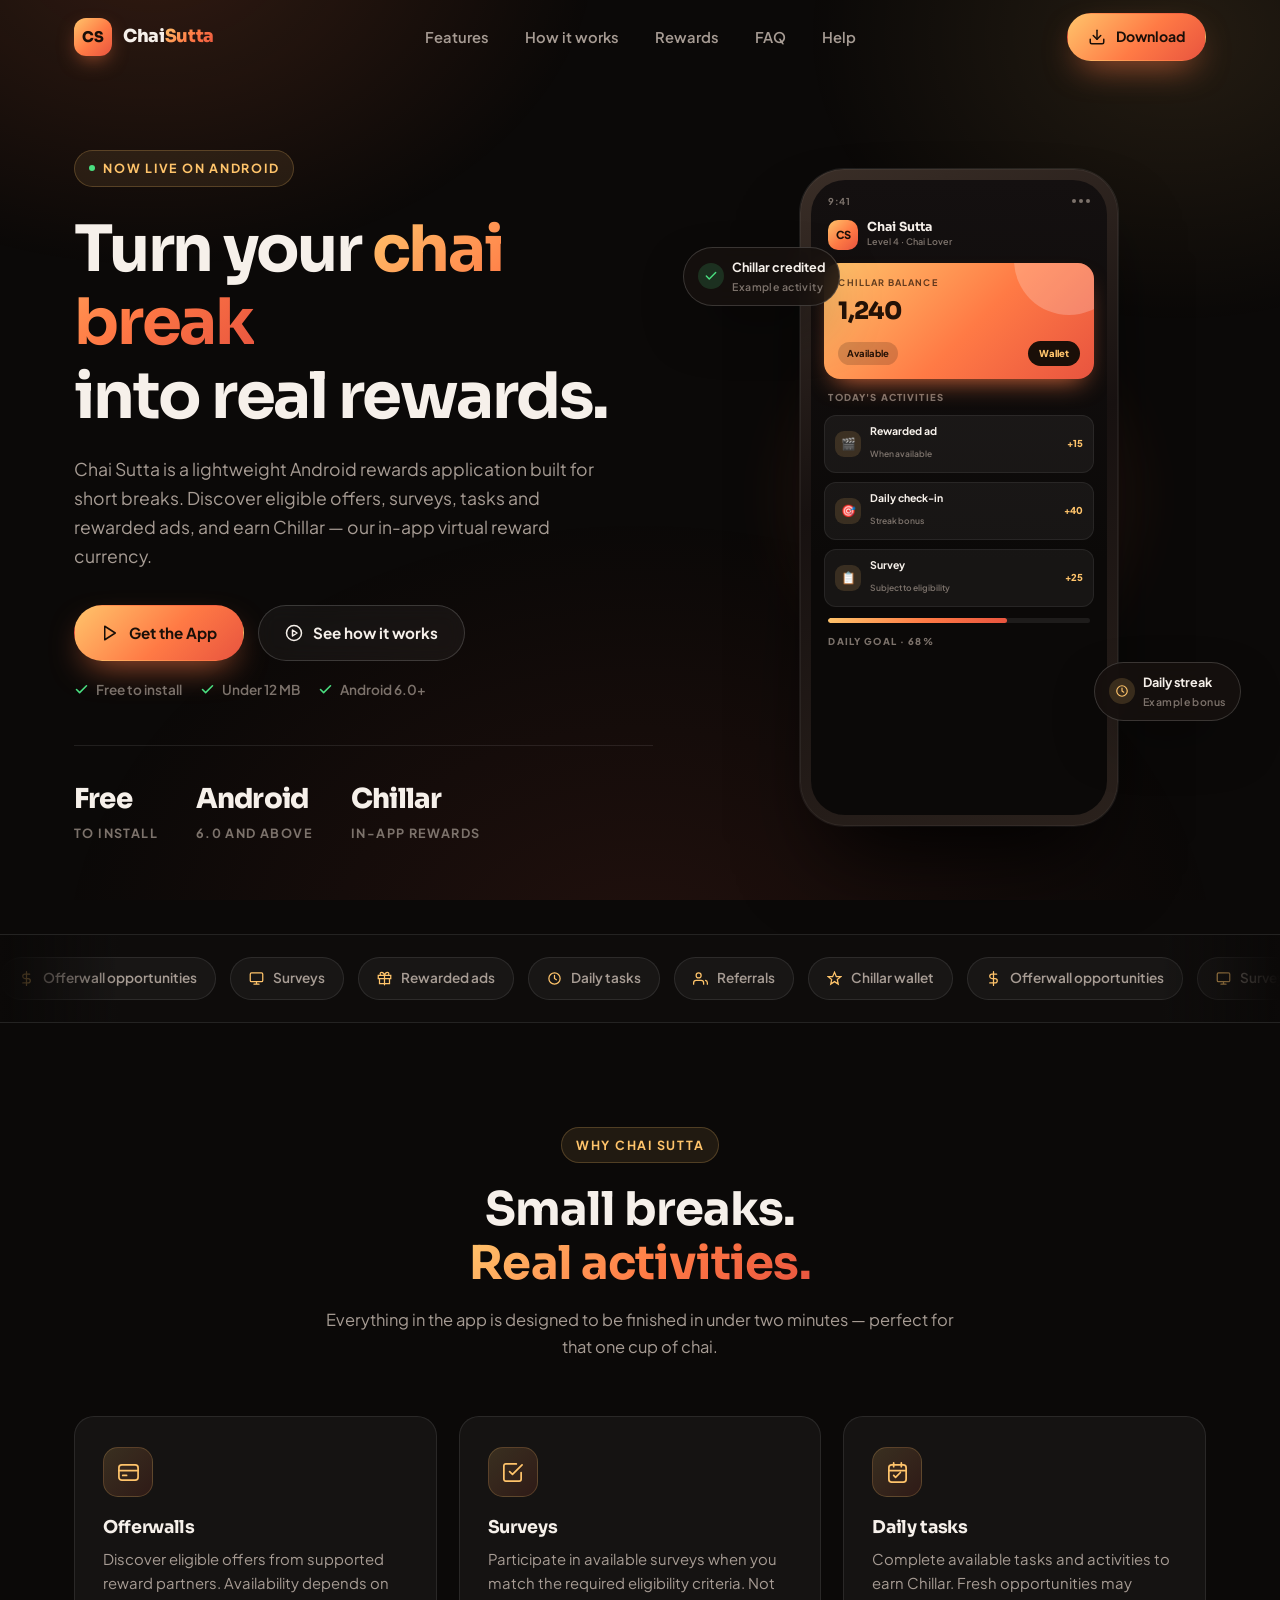
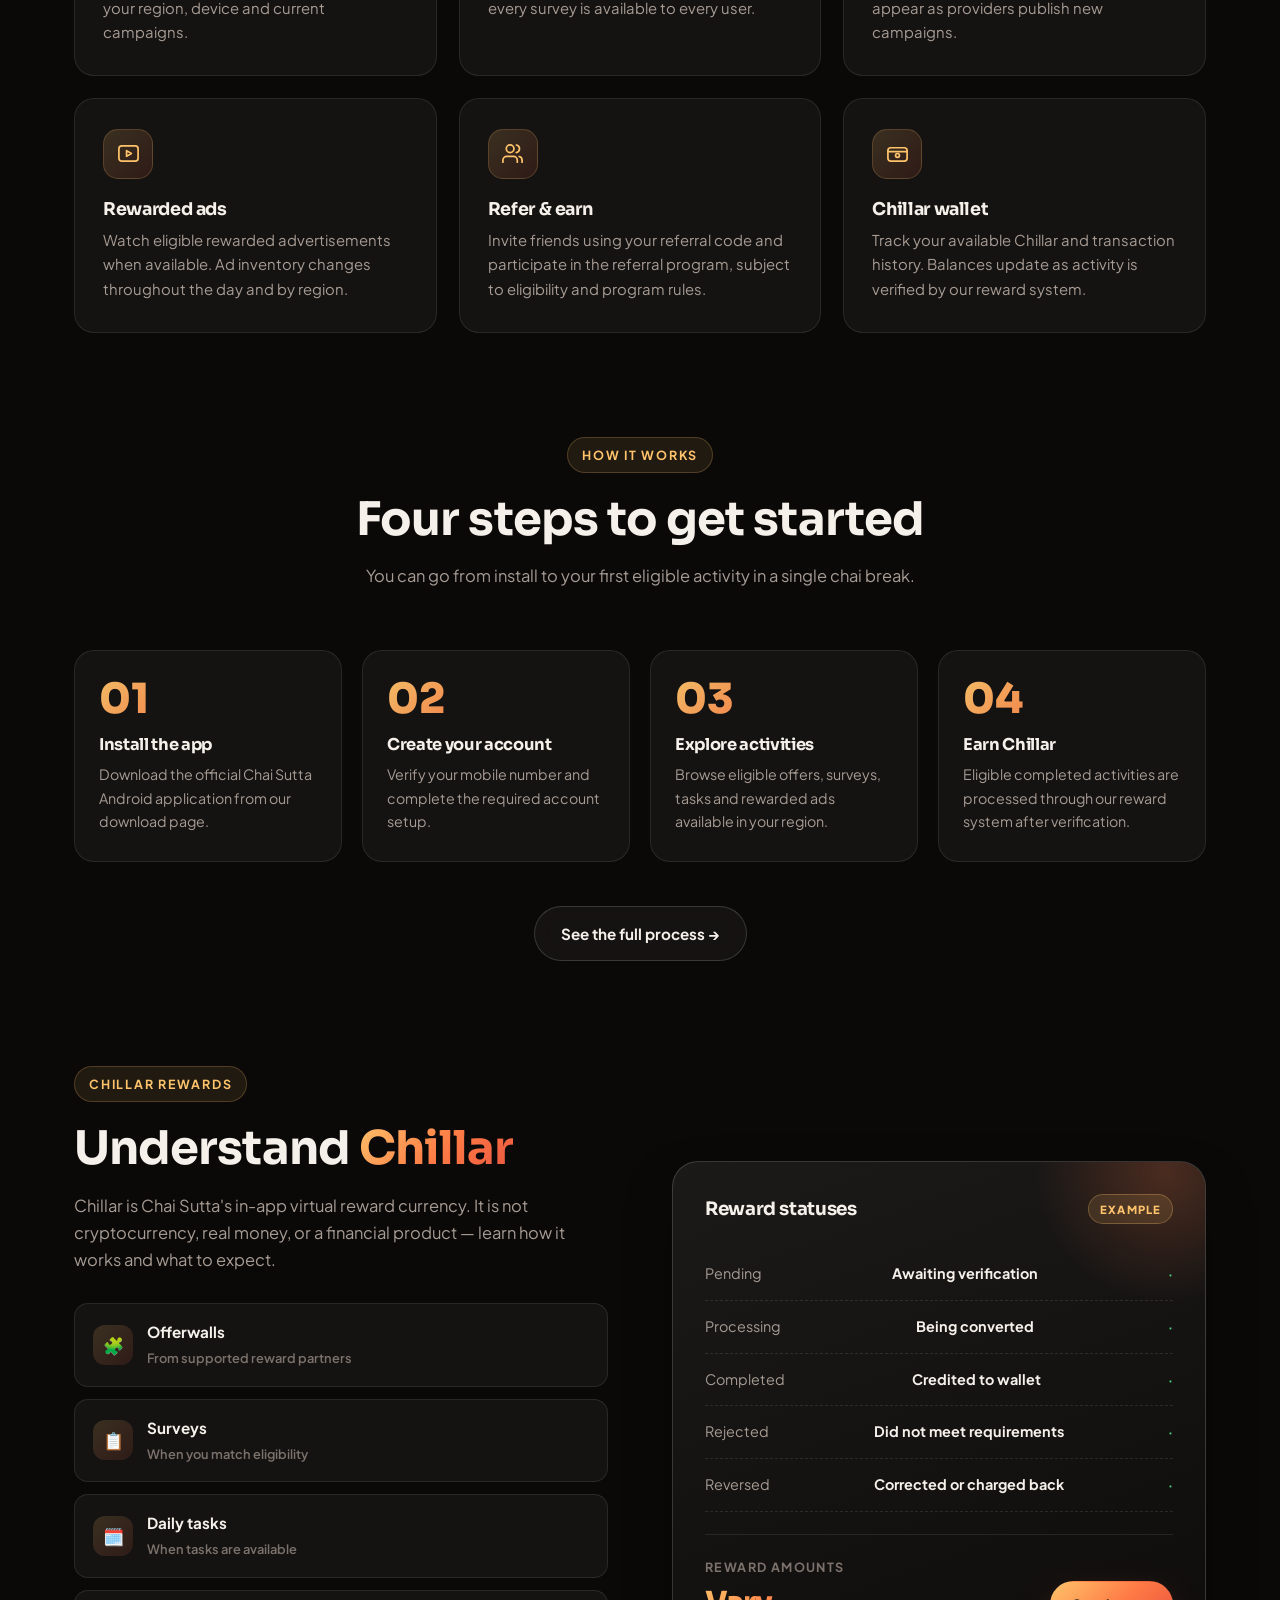
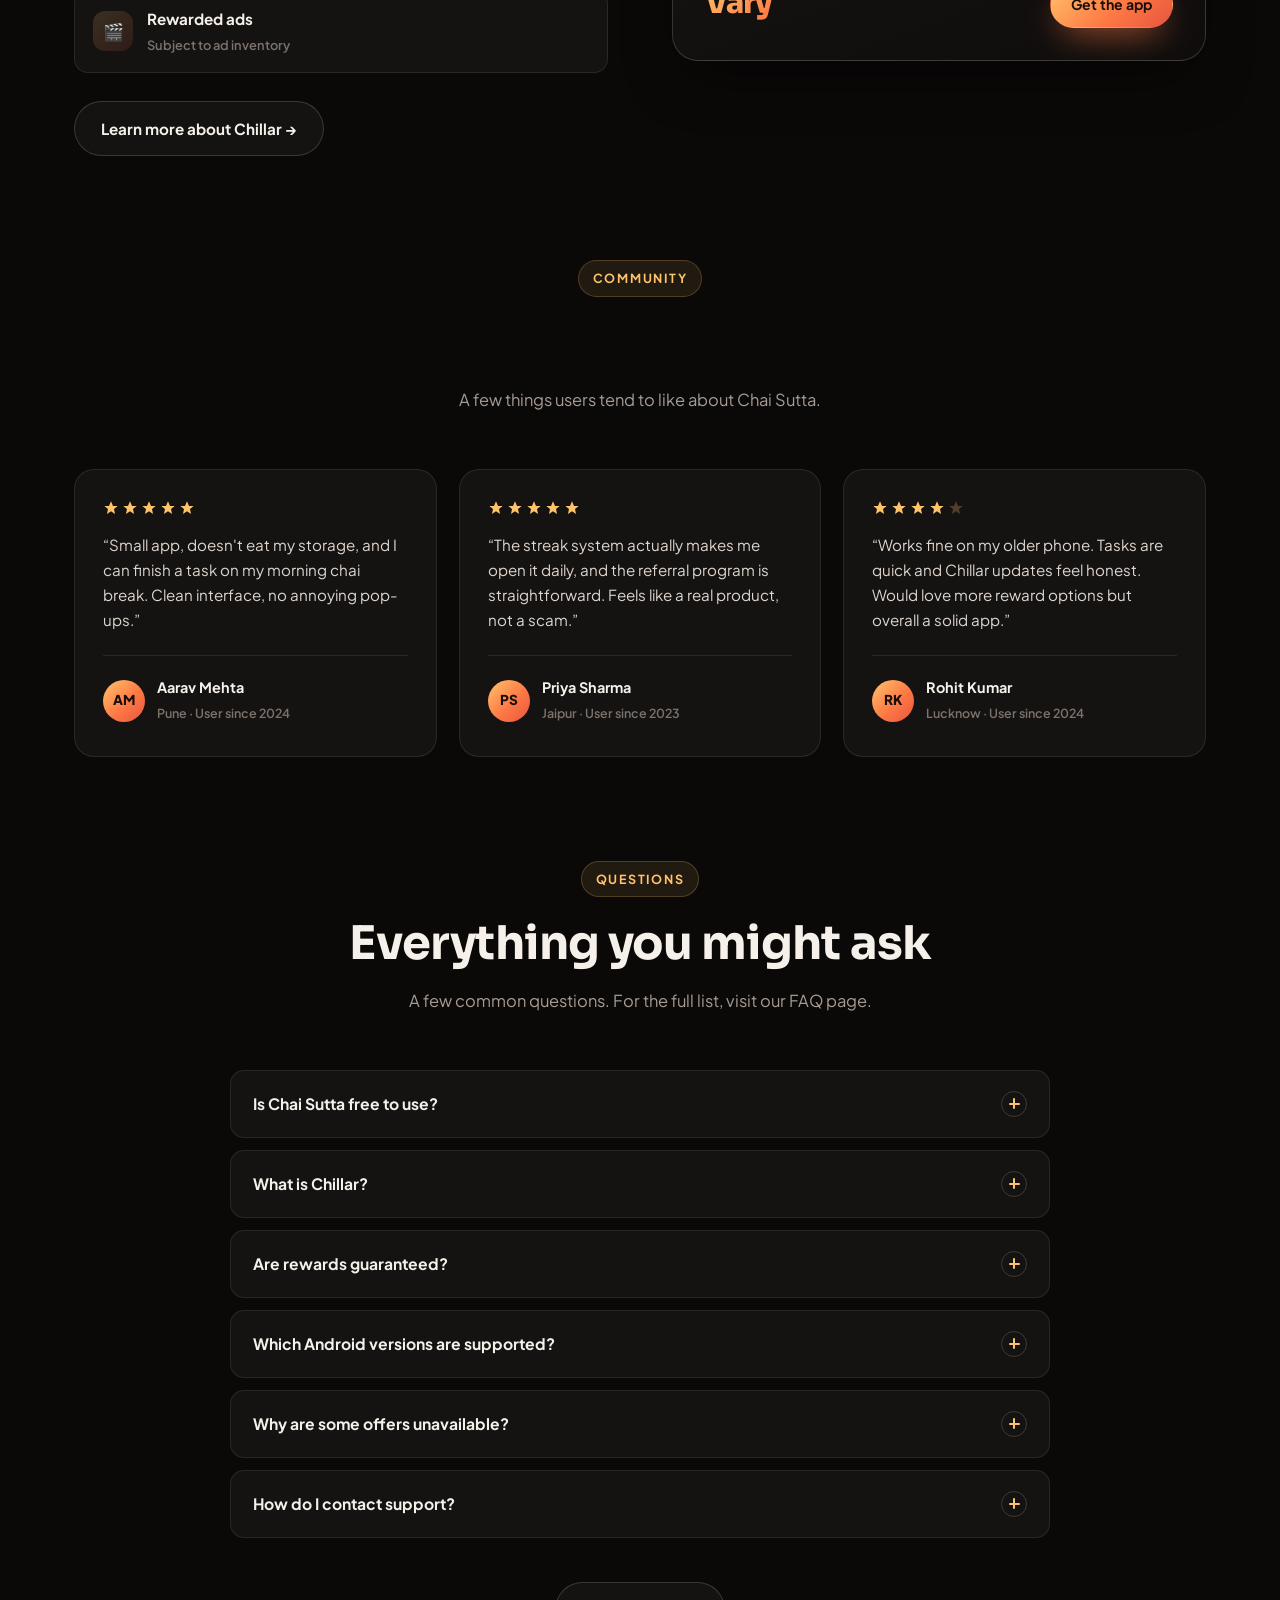
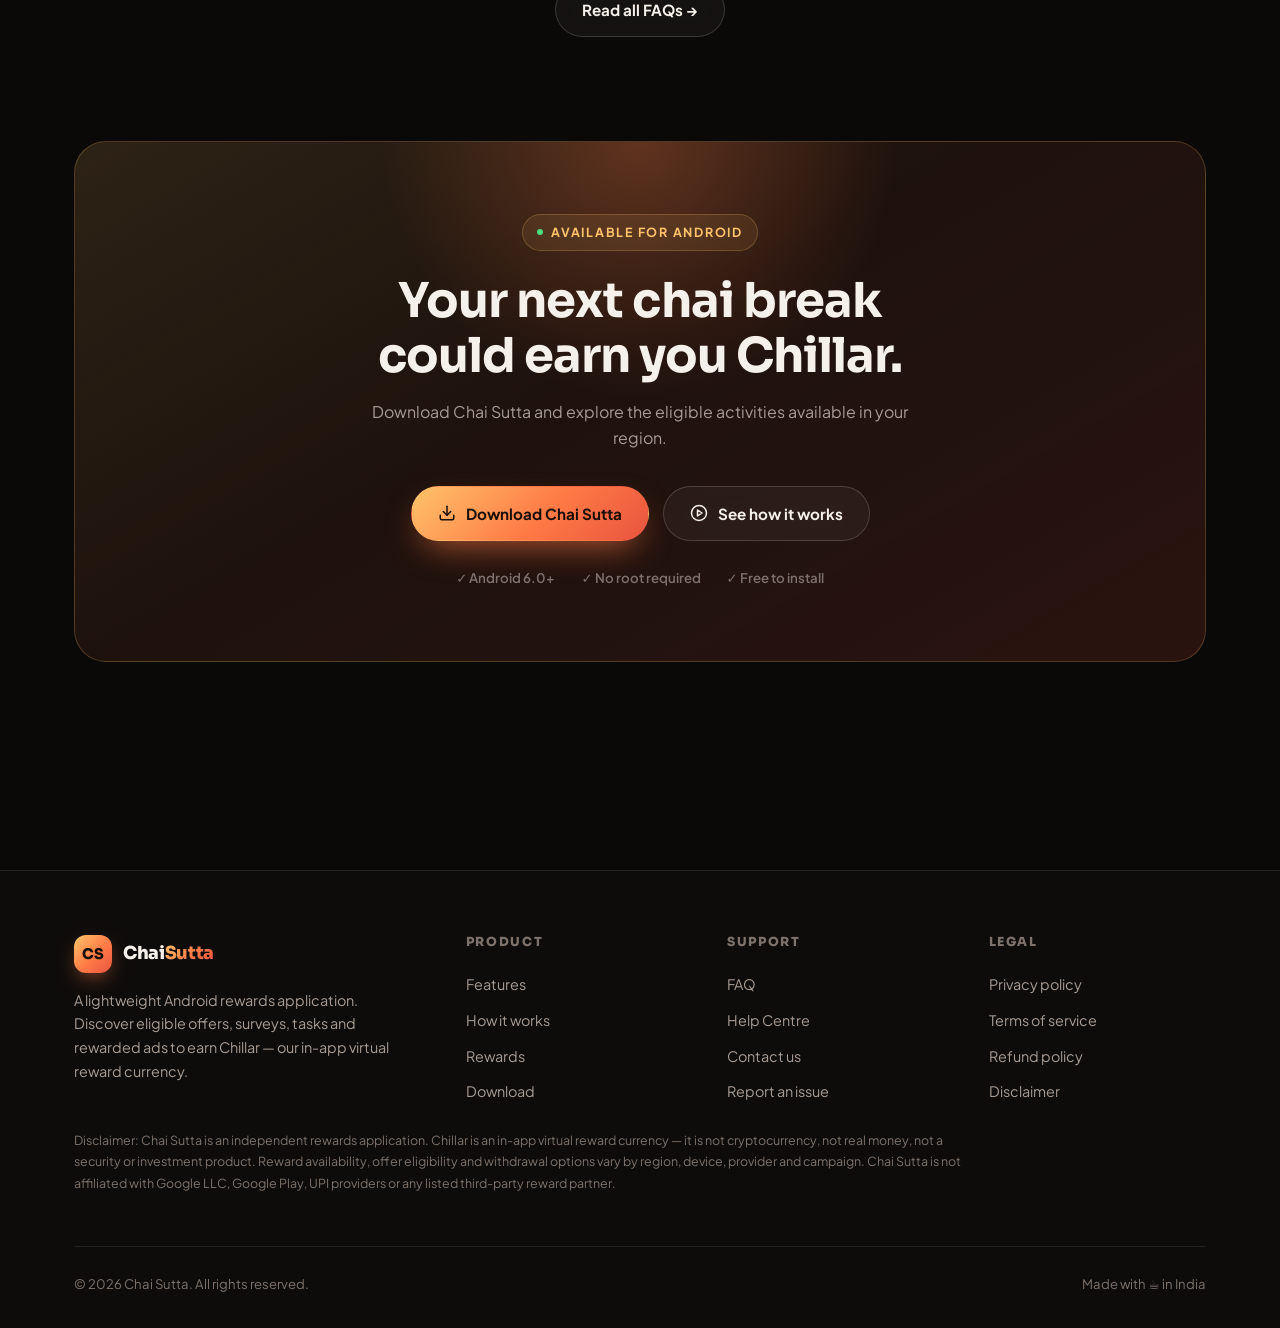
==== commit 31ab3bc3: "Update index.html" ====
--- a/index.html
+++ b/index.html
@@ -5,9 +5,11 @@
 <meta name="viewport" content="width=device-width, initial-scale=1" />
 <meta name="theme-color" content="#0B0908" />
 <title>Chai Sutta — Turn Your Chai Break Into Real Rewards</title>
-<meta name="description" content="Chai Sutta is a lightweight Android rewards app. Complete simple tasks, keep your daily streak alive and withdraw real cash rewards straight to UPI." />
+<meta name="description" content="Chai Sutta is a lightweight Android rewards application. Discover eligible offers, surveys, tasks and rewarded ads to earn Chillar — our in-app virtual reward currency." />
+<meta name="robots" content="index, follow" />
+<link rel="canonical" href="https://chaisutta.app/" />
 <meta property="og:title" content="Chai Sutta — Turn Your Chai Break Into Real Rewards" />
-<meta property="og:description" content="Earn coins on your break. Withdraw to UPI. Free, light and fast." />
+<meta property="og:description" content="A lightweight Android rewards application. Earn Chillar through eligible activities." />
 <meta property="og:type" content="website" />
 <link rel="preconnect" href="https://fonts.googleapis.com" />
 <link rel="preconnect" href="https://fonts.gstatic.com" crossorigin />
@@ -63,6 +65,7 @@
 button{font:inherit;color:inherit;background:none;border:none;cursor:pointer}
 h1,h2,h3,h4{font-family:'Sora','Plus Jakarta Sans',sans-serif;line-height:1.15;letter-spacing:-.02em;font-weight:700}
 ::selection{background:rgba(255,122,69,.35);color:#fff}
+:focus-visible{outline:2px solid var(--amber);outline-offset:3px;border-radius:6px}
 
 /* ============ LAYOUT ============ */
 .container{width:100%;max-width:var(--maxw);margin-inline:auto;padding-inline:24px;position:relative;z-index:1}
@@ -79,7 +82,7 @@
 .eyebrow .pulse{width:6px;height:6px;border-radius:50%;background:var(--green);box-shadow:0 0 0 0 rgba(74,222,128,.6);animation:pulse 2s infinite}
 @keyframes pulse{70%{box-shadow:0 0 0 8px rgba(74,222,128,0)}100%{box-shadow:0 0 0 0 rgba(74,222,128,0)}}
 .section-title{font-size:clamp(1.85rem,4vw,2.9rem);margin:20px 0 16px}
-.section-sub{color:var(--muted);max-width:620px;font-size:1.03rem}
+.section-sub{color:var(--muted);max-width:640px;font-size:1.03rem}
 .center{text-align:center}
 .center .section-sub{margin-inline:auto}
 .grad-text{background:var(--grad);-webkit-background-clip:text;background-clip:text;color:transparent}
@@ -114,6 +117,7 @@
   transition:color .2s,background .2s;
 }
 .nav-links a:hover{color:var(--text);background:var(--surface)}
+.nav-links a.active{color:var(--amber);background:rgba(255,196,107,.10)}
 .nav-cta{display:flex;align-items:center;gap:10px}
 .burger{display:none;width:42px;height:42px;border-radius:12px;border:1px solid var(--border);background:var(--surface);place-items:center}
 .burger span{display:block;width:18px;height:2px;background:var(--text);border-radius:2px;position:relative;transition:.3s}
@@ -261,7 +265,7 @@
 .panel > *{position:relative;z-index:1}
 .panel-head{display:flex;align-items:center;justify-content:space-between;margin-bottom:24px}
 .panel-head h3{font-size:1.15rem}
-.badge-live{font-size:.7rem;font-weight:800;letter-spacing:.1em;text-transform:uppercase;color:var(--green);background:rgba(74,222,128,.12);border:1px solid rgba(74,222,128,.25);padding:5px 11px;border-radius:100px}
+.badge-live{font-size:.7rem;font-weight:800;letter-spacing:.1em;text-transform:uppercase;color:var(--amber);background:rgba(255,196,107,.12);border:1px solid rgba(255,196,107,.28);padding:5px 11px;border-radius:100px}
 .payout{display:flex;justify-content:space-between;align-items:center;padding:14px 0;border-bottom:1px dashed rgba(255,255,255,.1);font-size:.9rem}
 .payout:last-of-type{border-bottom:none}
 .payout span{color:var(--muted)}
@@ -313,7 +317,7 @@
 /* ============ FOOTER ============ */
 footer{border-top:1px solid var(--border);margin-top:104px;padding:64px 0 34px;background:rgba(255,255,255,.012)}
 .foot-grid{display:grid;grid-template-columns:1.6fr 1fr 1fr 1fr;gap:44px}
-.foot-brand p{color:var(--muted);font-size:.9rem;margin-top:16px;max-width:300px}
+.foot-brand p{color:var(--muted);font-size:.9rem;margin-top:16px;max-width:320px}
 .foot-col h4{font-size:.78rem;text-transform:uppercase;letter-spacing:.13em;color:var(--muted-2);font-weight:800;margin-bottom:18px}
 .foot-col a{display:block;color:var(--muted);font-size:.9rem;padding:6px 0;transition:color .2s,transform .2s}
 .foot-col a:hover{color:var(--amber);transform:translateX(3px)}
@@ -368,28 +372,30 @@
 <!-- ================= NAV ================= -->
 <header class="nav" id="nav">
   <div class="container nav-inner">
-    <a href="#top" class="brand" aria-label="Chai Sutta home">
+    <a href="index.html" class="brand" aria-label="Chai Sutta home">
       <span class="brand-mark">CS</span>
       <span>Chai<span class="grad-text">Sutta</span></span>
     </a>
 
-    <nav class="nav-links" id="navLinks">
-      <a href="#features">Features</a>
-      <a href="#how">How it works</a>
-      <a href="#rewards">Rewards</a>
-      <a href="#reviews">Reviews</a>
-      <a href="#faq">FAQ</a>
+    <nav class="nav-links" id="navLinks" aria-label="Primary">
+      <a href="features.html">Features</a>
+      <a href="how-it-works.html">How it works</a>
+      <a href="rewards.html">Rewards</a>
+      <a href="faq.html">FAQ</a>
+      <a href="help.html">Help</a>
     </nav>
 
     <div class="nav-cta">
-      <a href="#download" class="btn btn-primary btn-sm">
-        <svg viewBox="0 0 24 24" fill="none" stroke="currentColor" stroke-width="2" stroke-linecap="round" stroke-linejoin="round"><path d="M21 15v4a2 2 0 0 1-2 2H5a2 2 0 0 1-2-2v-4"/><path d="M7 10l5 5 5-5"/><path d="M12 15V3"/></svg>
+      <a href="download.html" class="btn btn-primary btn-sm">
+        <svg viewBox="0 0 24 24" fill="none" stroke="currentColor" stroke-width="2" stroke-linecap="round" stroke-linejoin="round" aria-hidden="true"><path d="M21 15v4a2 2 0 0 1-2 2H5a2 2 0 0 1-2-2v-4"/><path d="M7 10l5 5 5-5"/><path d="M12 15V3"/></svg>
         Download
       </a>
-      <button class="burger" id="burger" aria-label="Toggle menu" aria-expanded="false"><span></span></button>
+      <button class="burger" id="burger" aria-label="Toggle menu" aria-expanded="false" aria-controls="navLinks"><span></span></button>
     </div>
   </div>
 </header>
+
+<main>
 
 <!-- ================= HERO ================= -->
 <section class="hero" id="top">
@@ -400,39 +406,40 @@
         <span class="eyebrow reveal"><span class="pulse"></span> Now live on Android</span>
         <h1 class="reveal">Turn your <span class="grad-text">chai break</span><br />into real rewards.</h1>
         <p class="lead reveal">
-          Chai Sutta is a lightweight Android rewards app built for short breaks. Complete quick tasks,
-          keep your daily streak alive and withdraw your coins straight to UPI — no complicated setup, no waiting.
+          Chai Sutta is a lightweight Android rewards application built for short breaks.
+          Discover eligible offers, surveys, tasks and rewarded ads, and earn Chillar —
+          our in-app virtual reward currency.
         </p>
 
         <div class="hero-actions reveal">
-          <a href="#download" class="btn btn-primary">
-            <svg viewBox="0 0 24 24" fill="none" stroke="currentColor" stroke-width="2" stroke-linecap="round" stroke-linejoin="round"><path d="M5 3l14 9-14 9V3z"/></svg>
+          <a href="download.html" class="btn btn-primary">
+            <svg viewBox="0 0 24 24" fill="none" stroke="currentColor" stroke-width="2" stroke-linecap="round" stroke-linejoin="round" aria-hidden="true"><path d="M5 3l14 9-14 9V3z"/></svg>
             Get the App
           </a>
-          <a href="#how" class="btn btn-ghost">
-            <svg viewBox="0 0 24 24" fill="none" stroke="currentColor" stroke-width="2" stroke-linecap="round" stroke-linejoin="round"><circle cx="12" cy="12" r="10"/><path d="M10 8l6 4-6 4V8z"/></svg>
+          <a href="how-it-works.html" class="btn btn-ghost">
+            <svg viewBox="0 0 24 24" fill="none" stroke="currentColor" stroke-width="2" stroke-linecap="round" stroke-linejoin="round" aria-hidden="true"><circle cx="12" cy="12" r="10"/><path d="M10 8l6 4-6 4V8z"/></svg>
             See how it works
           </a>
         </div>
 
         <div class="hero-note reveal">
-          <span><svg viewBox="0 0 24 24" fill="none" stroke="currentColor" stroke-width="2.5" stroke-linecap="round" stroke-linejoin="round"><path d="M20 6L9 17l-5-5"/></svg> Free to install</span>
-          <span><svg viewBox="0 0 24 24" fill="none" stroke="currentColor" stroke-width="2.5" stroke-linecap="round" stroke-linejoin="round"><path d="M20 6L9 17l-5-5"/></svg> Under 12 MB</span>
-          <span><svg viewBox="0 0 24 24" fill="none" stroke="currentColor" stroke-width="2.5" stroke-linecap="round" stroke-linejoin="round"><path d="M20 6L9 17l-5-5"/></svg> UPI payouts</span>
+          <span><svg viewBox="0 0 24 24" fill="none" stroke="currentColor" stroke-width="2.5" stroke-linecap="round" stroke-linejoin="round" aria-hidden="true"><path d="M20 6L9 17l-5-5"/></svg> Free to install</span>
+          <span><svg viewBox="0 0 24 24" fill="none" stroke="currentColor" stroke-width="2.5" stroke-linecap="round" stroke-linejoin="round" aria-hidden="true"><path d="M20 6L9 17l-5-5"/></svg> Under 12 MB</span>
+          <span><svg viewBox="0 0 24 24" fill="none" stroke="currentColor" stroke-width="2.5" stroke-linecap="round" stroke-linejoin="round" aria-hidden="true"><path d="M20 6L9 17l-5-5"/></svg> Android 6.0+</span>
         </div>
 
         <div class="hero-stats reveal">
           <div>
-            <div class="stat-num"><span data-count="184" data-suffix="K+">0</span></div>
-            <div class="stat-label">Active users</div>
+            <div class="stat-num">Free</div>
+            <div class="stat-label">To install</div>
           </div>
           <div>
-            <div class="stat-num"><span data-count="4.8" data-decimals="1">0</span>★</div>
-            <div class="stat-label">Play rating</div>
+            <div class="stat-num">Android</div>
+            <div class="stat-label">6.0 and above</div>
           </div>
           <div>
-            <div class="stat-num">₹<span data-count="2.6" data-decimals="1" data-suffix="Cr+">0</span></div>
-            <div class="stat-label">Rewards paid</div>
+            <div class="stat-num">Chillar</div>
+            <div class="stat-label">In-app rewards</div>
           </div>
         </div>
       </div>
@@ -443,23 +450,23 @@
 
         <div class="float-chip chip-1">
           <span class="chip-dot">
-            <svg viewBox="0 0 24 24" width="14" height="14" fill="none" stroke="currentColor" stroke-width="2.5" stroke-linecap="round" stroke-linejoin="round"><path d="M20 6L9 17l-5-5"/></svg>
+            <svg viewBox="0 0 24 24" width="14" height="14" fill="none" stroke="currentColor" stroke-width="2.5" stroke-linecap="round" stroke-linejoin="round" aria-hidden="true"><path d="M20 6L9 17l-5-5"/></svg>
           </span>
-          <span>₹50 credited<small>UPI · 2 min ago</small></span>
+          <span>Chillar credited<small>Example activity</small></span>
         </div>
 
         <div class="float-chip chip-2">
           <span class="chip-dot amber">
-            <svg viewBox="0 0 24 24" width="14" height="14" fill="none" stroke="currentColor" stroke-width="2" stroke-linecap="round" stroke-linejoin="round"><circle cx="12" cy="12" r="9"/><path d="M12 7v5l3 2"/></svg>
+            <svg viewBox="0 0 24 24" width="14" height="14" fill="none" stroke="currentColor" stroke-width="2" stroke-linecap="round" stroke-linejoin="round" aria-hidden="true"><circle cx="12" cy="12" r="9"/><path d="M12 7v5l3 2"/></svg>
           </span>
-          <span>Streak: 12 days<small>+120 bonus coins</small></span>
+          <span>Daily streak<small>Example bonus</small></span>
         </div>
 
         <div class="phone" role="img" aria-label="Chai Sutta app interface preview">
           <div class="phone-screen">
             <div class="ps-bar">
               <span>9:41</span>
-              <span class="dots"><i></i><i></i><i></i></span>
+              <span class="dots" aria-hidden="true"><i></i><i></i><i></i></span>
             </div>
 
             <div class="app-head">
@@ -471,35 +478,35 @@
             </div>
 
             <div class="balance">
-              <div class="lbl">Total Balance</div>
-              <div class="amt">₹248.50</div>
+              <div class="lbl">Chillar Balance</div>
+              <div class="amt">1,240</div>
               <div class="row">
-                <span class="coins">1,240 coins</span>
-                <span class="wd">Withdraw</span>
+                <span class="coins">Available</span>
+                <span class="wd">Wallet</span>
               </div>
             </div>
 
-            <div class="mini-title">Today's tasks</div>
+            <div class="mini-title">Today's activities</div>
 
             <div class="task">
-              <span class="ic">🎬</span>
-              <span class="tx"><b>Watch a short clip</b><small>0:30 · 1 of 5 done</small></span>
+              <span class="ic" aria-hidden="true">🎬</span>
+              <span class="tx"><b>Rewarded ad</b><small>When available</small></span>
               <span class="rw">+15</span>
             </div>
 
             <div class="task">
-              <span class="ic">🎯</span>
-              <span class="tx"><b>Daily check-in</b><small>Streak bonus active</small></span>
+              <span class="ic" aria-hidden="true">🎯</span>
+              <span class="tx"><b>Daily check-in</b><small>Streak bonus</small></span>
               <span class="rw">+40</span>
             </div>
 
             <div class="task">
-              <span class="ic">🎁</span>
-              <span class="tx"><b>Scratch card</b><small>Unlocked at 1,000 coins</small></span>
+              <span class="ic" aria-hidden="true">📋</span>
+              <span class="tx"><b>Survey</b><small>Subject to eligibility</small></span>
               <span class="rw">+25</span>
             </div>
 
-            <div class="progress-line"><i></i></div>
+            <div class="progress-line" aria-hidden="true"><i></i></div>
             <div class="mini-title" style="padding-top:2px">Daily goal · 68%</div>
           </div>
         </div>
@@ -512,19 +519,19 @@
 <!-- ================= MARQUEE ================= -->
 <div class="marquee-wrap" aria-hidden="true">
   <div class="marquee" id="marquee">
-    <span class="pill"><svg viewBox="0 0 24 24" fill="none" stroke="currentColor" stroke-width="2" stroke-linecap="round"><path d="M12 1v22M17 5H9.5a3.5 3.5 0 0 0 0 7h5a3.5 3.5 0 0 1 0 7H6"/></svg> UPI cash payouts</span>
-    <span class="pill"><svg viewBox="0 0 24 24" fill="none" stroke="currentColor" stroke-width="2" stroke-linecap="round"><rect x="2" y="3" width="20" height="14" rx="2"/><path d="M8 21h8M12 17v4"/></svg> Mobile recharges</span>
-    <span class="pill"><svg viewBox="0 0 24 24" fill="none" stroke="currentColor" stroke-width="2" stroke-linecap="round"><path d="M20 12v8H4v-8M2 7h20v5H2zM12 22V7M12 7H7.5a2.5 2.5 0 0 1 0-5C11 2 12 7 12 7zM12 7h4.5a2.5 2.5 0 0 0 0-5C13 2 12 7 12 7z"/></svg> Gift vouchers</span>
-    <span class="pill"><svg viewBox="0 0 24 24" fill="none" stroke="currentColor" stroke-width="2" stroke-linecap="round"><circle cx="12" cy="12" r="9"/><path d="M12 7v5l3 2"/></svg> Daily streak bonus</span>
-    <span class="pill"><svg viewBox="0 0 24 24" fill="none" stroke="currentColor" stroke-width="2" stroke-linecap="round"><path d="M17 21v-2a4 4 0 0 0-4-4H5a4 4 0 0 0-4 4v2"/><circle cx="9" cy="7" r="4"/><path d="M23 21v-2a4 4 0 0 0-3-3.87"/></svg> Referral earnings</span>
-    <span class="pill"><svg viewBox="0 0 24 24" fill="none" stroke="currentColor" stroke-width="2" stroke-linecap="round"><path d="M12 2l3 7h7l-5.5 4.5L18 21l-6-4-6 4 1.5-7.5L2 9h7z"/></svg> Scratch &amp; win</span>
+    <span class="pill"><svg viewBox="0 0 24 24" fill="none" stroke="currentColor" stroke-width="2" stroke-linecap="round"><path d="M12 1v22M17 5H9.5a3.5 3.5 0 0 0 0 7h5a3.5 3.5 0 0 1 0 7H6"/></svg> Offerwall opportunities</span>
+    <span class="pill"><svg viewBox="0 0 24 24" fill="none" stroke="currentColor" stroke-width="2" stroke-linecap="round"><rect x="2" y="3" width="20" height="14" rx="2"/><path d="M8 21h8M12 17v4"/></svg> Surveys</span>
+    <span class="pill"><svg viewBox="0 0 24 24" fill="none" stroke="currentColor" stroke-width="2" stroke-linecap="round"><path d="M20 12v8H4v-8M2 7h20v5H2zM12 22V7M12 7H7.5a2.5 2.5 0 0 1 0-5C11 2 12 7 12 7zM12 7h4.5a2.5 2.5 0 0 0 0-5C13 2 12 7 12 7z"/></svg> Rewarded ads</span>
+    <span class="pill"><svg viewBox="0 0 24 24" fill="none" stroke="currentColor" stroke-width="2" stroke-linecap="round"><circle cx="12" cy="12" r="9"/><path d="M12 7v5l3 2"/></svg> Daily tasks</span>
+    <span class="pill"><svg viewBox="0 0 24 24" fill="none" stroke="currentColor" stroke-width="2" stroke-linecap="round"><path d="M17 21v-2a4 4 0 0 0-4-4H5a4 4 0 0 0-4 4v2"/><circle cx="9" cy="7" r="4"/><path d="M23 21v-2a4 4 0 0 0-3-3.87"/></svg> Referrals</span>
+    <span class="pill"><svg viewBox="0 0 24 24" fill="none" stroke="currentColor" stroke-width="2" stroke-linecap="round"><path d="M12 2l3 7h7l-5.5 4.5L18 21l-6-4-6 4 1.5-7.5L2 9h7z"/></svg> Chillar wallet</span>
     <!-- duplicate for seamless loop -->
-    <span class="pill"><svg viewBox="0 0 24 24" fill="none" stroke="currentColor" stroke-width="2" stroke-linecap="round"><path d="M12 1v22M17 5H9.5a3.5 3.5 0 0 0 0 7h5a3.5 3.5 0 0 1 0 7H6"/></svg> UPI cash payouts</span>
-    <span class="pill"><svg viewBox="0 0 24 24" fill="none" stroke="currentColor" stroke-width="2" stroke-linecap="round"><rect x="2" y="3" width="20" height="14" rx="2"/><path d="M8 21h8M12 17v4"/></svg> Mobile recharges</span>
-    <span class="pill"><svg viewBox="0 0 24 24" fill="none" stroke="currentColor" stroke-width="2" stroke-linecap="round"><path d="M20 12v8H4v-8M2 7h20v5H2zM12 22V7M12 7H7.5a2.5 2.5 0 0 1 0-5C11 2 12 7 12 7zM12 7h4.5a2.5 2.5 0 0 0 0-5C13 2 12 7 12 7z"/></svg> Gift vouchers</span>
-    <span class="pill"><svg viewBox="0 0 24 24" fill="none" stroke="currentColor" stroke-width="2" stroke-linecap="round"><circle cx="12" cy="12" r="9"/><path d="M12 7v5l3 2"/></svg> Daily streak bonus</span>
-    <span class="pill"><svg viewBox="0 0 24 24" fill="none" stroke="currentColor" stroke-width="2" stroke-linecap="round"><path d="M17 21v-2a4 4 0 0 0-4-4H5a4 4 0 0 0-4 4v2"/><circle cx="9" cy="7" r="4"/><path d="M23 21v-2a4 4 0 0 0-3-3.87"/></svg> Referral earnings</span>
-    <span class="pill"><svg viewBox="0 0 24 24" fill="none" stroke="currentColor" stroke-width="2" stroke-linecap="round"><path d="M12 2l3 7h7l-5.5 4.5L18 21l-6-4-6 4 1.5-7.5L2 9h7z"/></svg> Scratch &amp; win</span>
+    <span class="pill"><svg viewBox="0 0 24 24" fill="none" stroke="currentColor" stroke-width="2" stroke-linecap="round"><path d="M12 1v22M17 5H9.5a3.5 3.5 0 0 0 0 7h5a3.5 3.5 0 0 1 0 7H6"/></svg> Offerwall opportunities</span>
+    <span class="pill"><svg viewBox="0 0 24 24" fill="none" stroke="currentColor" stroke-width="2" stroke-linecap="round"><rect x="2" y="3" width="20" height="14" rx="2"/><path d="M8 21h8M12 17v4"/></svg> Surveys</span>
+    <span class="pill"><svg viewBox="0 0 24 24" fill="none" stroke="currentColor" stroke-width="2" stroke-linecap="round"><path d="M20 12v8H4v-8M2 7h20v5H2zM12 22V7M12 7H7.5a2.5 2.5 0 0 1 0-5C11 2 12 7 12 7zM12 7h4.5a2.5 2.5 0 0 0 0-5C13 2 12 7 12 7z"/></svg> Rewarded ads</span>
+    <span class="pill"><svg viewBox="0 0 24 24" fill="none" stroke="currentColor" stroke-width="2" stroke-linecap="round"><circle cx="12" cy="12" r="9"/><path d="M12 7v5l3 2"/></svg> Daily tasks</span>
+    <span class="pill"><svg viewBox="0 0 24 24" fill="none" stroke="currentColor" stroke-width="2" stroke-linecap="round"><path d="M17 21v-2a4 4 0 0 0-4-4H5a4 4 0 0 0-4 4v2"/><circle cx="9" cy="7" r="4"/><path d="M23 21v-2a4 4 0 0 0-3-3.87"/></svg> Referrals</span>
+    <span class="pill"><svg viewBox="0 0 24 24" fill="none" stroke="currentColor" stroke-width="2" stroke-linecap="round"><path d="M12 2l3 7h7l-5.5 4.5L18 21l-6-4-6 4 1.5-7.5L2 9h7z"/></svg> Chillar wallet</span>
   </div>
 </div>
 
@@ -533,57 +540,57 @@
   <div class="container">
     <div class="center">
       <span class="eyebrow reveal">Why Chai Sutta</span>
-      <h2 class="section-title reveal">Small breaks.<br class="hide-sm" /> <span class="grad-text">Genuine rewards.</span></h2>
+      <h2 class="section-title reveal">Small breaks.<br class="hide-sm" /> <span class="grad-text">Real activities.</span></h2>
       <p class="section-sub reveal">Everything in the app is designed to be finished in under two minutes — perfect for that one cup of chai.</p>
     </div>
 
     <div class="grid-3">
       <article class="card reveal">
         <div class="card-icon">
-          <svg viewBox="0 0 24 24" fill="none" stroke="currentColor" stroke-width="1.8" stroke-linecap="round" stroke-linejoin="round"><path d="M18 8h1a4 4 0 0 1 0 8h-1"/><path d="M2 8h16v9a4 4 0 0 1-4 4H6a4 4 0 0 1-4-4V8z"/><path d="M6 1v3M10 1v3M14 1v3"/></svg>
-        </div>
-        <h3>Daily chai bonus</h3>
-        <p>Open the app once a day, tap your cup and collect a bonus. Streaks grow your multiplier up to 3× — miss a day and it resets, so it stays interesting.</p>
+          <svg viewBox="0 0 24 24" fill="none" stroke="currentColor" stroke-width="1.8" stroke-linecap="round" stroke-linejoin="round" aria-hidden="true"><rect x="2" y="4" width="20" height="16" rx="3"/><path d="M2 10h20"/><path d="M6 15h4"/></svg>
+        </div>
+        <h3>Offerwalls</h3>
+        <p>Discover eligible offers from supported reward partners. Availability depends on your region, device and current campaigns.</p>
       </article>
 
       <article class="card reveal">
         <div class="card-icon">
-          <svg viewBox="0 0 24 24" fill="none" stroke="currentColor" stroke-width="1.8" stroke-linecap="round" stroke-linejoin="round"><rect x="2" y="4" width="20" height="16" rx="3"/><path d="M10 9l5 3-5 3V9z"/></svg>
-        </div>
-        <h3>Watch &amp; earn</h3>
-        <p>A short feed of clips and quick tasks. Each one credits coins instantly to your balance — no forms, no spam, no forced downloads.</p>
+          <svg viewBox="0 0 24 24" fill="none" stroke="currentColor" stroke-width="1.8" stroke-linecap="round" stroke-linejoin="round" aria-hidden="true"><path d="M9 11l3 3L22 4"/><path d="M21 12v7a2 2 0 0 1-2 2H5a2 2 0 0 1-2-2V5a2 2 0 0 1 2-2h11"/></svg>
+        </div>
+        <h3>Surveys</h3>
+        <p>Participate in available surveys when you match the required eligibility criteria. Not every survey is available to every user.</p>
       </article>
 
       <article class="card reveal">
         <div class="card-icon">
-          <svg viewBox="0 0 24 24" fill="none" stroke="currentColor" stroke-width="1.8" stroke-linecap="round" stroke-linejoin="round"><rect x="2" y="5" width="20" height="14" rx="3"/><path d="M2 10h20"/><path d="M6 15h4"/></svg>
-        </div>
-        <h3>Instant UPI payouts</h3>
-        <p>Link your UPI ID once and withdraw any time you cross the minimum. Most payouts land in your account within minutes, not days.</p>
+          <svg viewBox="0 0 24 24" fill="none" stroke="currentColor" stroke-width="1.8" stroke-linecap="round" stroke-linejoin="round" aria-hidden="true"><rect x="3" y="4" width="18" height="18" rx="3"/><path d="M8 2v4M16 2v4M3 10h18M8 15l2 2 5-5"/></svg>
+        </div>
+        <h3>Daily tasks</h3>
+        <p>Complete available tasks and activities to earn Chillar. Fresh opportunities may appear as providers publish new campaigns.</p>
       </article>
 
       <article class="card reveal">
         <div class="card-icon">
-          <svg viewBox="0 0 24 24" fill="none" stroke="currentColor" stroke-width="1.8" stroke-linecap="round" stroke-linejoin="round"><circle cx="12" cy="12" r="9"/><path d="M12 3v9l6 3"/></svg>
-        </div>
-        <h3>Spin, scratch, win</h3>
-        <p>Gamified reward moments keep the experience fun. Spin the wheel or scratch a card every few hours for bonus coins and surprise drops.</p>
+          <svg viewBox="0 0 24 24" fill="none" stroke="currentColor" stroke-width="1.8" stroke-linecap="round" stroke-linejoin="round" aria-hidden="true"><rect x="2" y="4" width="20" height="16" rx="3"/><path d="M10 9l5 3-5 3V9z"/></svg>
+        </div>
+        <h3>Rewarded ads</h3>
+        <p>Watch eligible rewarded advertisements when available. Ad inventory changes throughout the day and by region.</p>
       </article>
 
       <article class="card reveal">
         <div class="card-icon">
-          <svg viewBox="0 0 24 24" fill="none" stroke="currentColor" stroke-width="1.8" stroke-linecap="round" stroke-linejoin="round"><path d="M17 21v-2a4 4 0 0 0-4-4H6a4 4 0 0 0-4 4v2"/><circle cx="9.5" cy="7" r="4"/><path d="M22 21v-2a4 4 0 0 0-3-3.87"/><path d="M16 3.13A4 4 0 0 1 16 11"/></svg>
-        </div>
-        <h3>Refer &amp; grow</h3>
-        <p>Share your invite code. When a friend joins and completes their first task, you both get a bonus — plus a small cut of their earnings for 30 days.</p>
+          <svg viewBox="0 0 24 24" fill="none" stroke="currentColor" stroke-width="1.8" stroke-linecap="round" stroke-linejoin="round" aria-hidden="true"><path d="M17 21v-2a4 4 0 0 0-4-4H6a4 4 0 0 0-4 4v2"/><circle cx="9.5" cy="7" r="4"/><path d="M22 21v-2a4 4 0 0 0-3-3.87"/><path d="M16 3.13A4 4 0 0 1 16 11"/></svg>
+        </div>
+        <h3>Refer &amp; earn</h3>
+        <p>Invite friends using your referral code and participate in the referral program, subject to eligibility and program rules.</p>
       </article>
 
       <article class="card reveal">
         <div class="card-icon">
-          <svg viewBox="0 0 24 24" fill="none" stroke="currentColor" stroke-width="1.8" stroke-linecap="round" stroke-linejoin="round"><path d="M13 2L4.5 13.5H11L10 22l9.5-11.5H13L13 2z"/></svg>
-        </div>
-        <h3>Light &amp; fast</h3>
-        <p>Under 12 MB installed, optimised for Android 6.0 and up. Runs smoothly on budget phones and low-bandwidth connections.</p>
+          <svg viewBox="0 0 24 24" fill="none" stroke="currentColor" stroke-width="1.8" stroke-linecap="round" stroke-linejoin="round" aria-hidden="true"><rect x="2" y="6" width="20" height="14" rx="3"/><path d="M2 10h20"/><circle cx="12" cy="14" r="2"/></svg>
+        </div>
+        <h3>Chillar wallet</h3>
+        <p>Track your available Chillar and transaction history. Balances update as activity is verified by our reward system.</p>
       </article>
     </div>
   </div>
@@ -594,31 +601,35 @@
   <div class="container">
     <div class="center">
       <span class="eyebrow reveal">How it works</span>
-      <h2 class="section-title reveal">Four steps to your first payout</h2>
-      <p class="section-sub reveal">You can go from install to your first withdrawal in a single evening.</p>
+      <h2 class="section-title reveal">Four steps to get started</h2>
+      <p class="section-sub reveal">You can go from install to your first eligible activity in a single chai break.</p>
     </div>
 
     <div class="steps">
       <article class="step reveal">
         <div class="step-num">01</div>
         <h3>Install the app</h3>
-        <p>Download the APK or get it from the Play Store. Setup takes less than a minute.</p>
+        <p>Download the official Chai Sutta Android application from our download page.</p>
       </article>
       <article class="step reveal">
         <div class="step-num">02</div>
-        <h3>Sign up</h3>
-        <p>Verify your mobile number with an OTP. No email, no documents, no long forms.</p>
+        <h3>Create your account</h3>
+        <p>Verify your mobile number and complete the required account setup.</p>
       </article>
       <article class="step reveal">
         <div class="step-num">03</div>
-        <h3>Complete tasks</h3>
-        <p>Check in daily, watch clips and finish quick tasks to stack up coins.</p>
+        <h3>Explore activities</h3>
+        <p>Browse eligible offers, surveys, tasks and rewarded ads available in your region.</p>
       </article>
       <article class="step reveal">
         <div class="step-num">04</div>
-        <h3>Withdraw</h3>
-        <p>Convert coins to cash and send them to your UPI ID whenever you like.</p>
-      </article>
+        <h3>Earn Chillar</h3>
+        <p>Eligible completed activities are processed through our reward system after verification.</p>
+      </article>
+    </div>
+
+    <div style="text-align:center;margin-top:44px" class="reveal">
+      <a href="how-it-works.html" class="btn btn-ghost">See the full process →</a>
     </div>
   </div>
 </section>
@@ -629,52 +640,52 @@
     <div class="split">
 
       <div class="reveal">
-        <span class="eyebrow">Reward options</span>
-        <h2 class="section-title">Withdraw the way <span class="grad-text">you</span> want</h2>
-        <p class="section-sub">Coins convert at a transparent rate, shown right inside the app before you tap withdraw. No surprise deductions, ever.</p>
+        <span class="eyebrow">Chillar rewards</span>
+        <h2 class="section-title">Understand <span class="grad-text">Chillar</span></h2>
+        <p class="section-sub">Chillar is Chai Sutta's in-app virtual reward currency. It is not cryptocurrency, real money, or a financial product — learn how it works and what to expect.</p>
 
         <div class="reward-list">
           <div class="reward-row">
-            <span class="ic">₹</span>
-            <span><b>UPI cash transfer</b><small>Minimum ₹50 · Usually instant</small></span>
-            <span class="val">1,000 coins = ₹10</span>
+            <span class="ic" aria-hidden="true">🧩</span>
+            <span><b>Offerwalls</b><small>From supported reward partners</small></span>
           </div>
           <div class="reward-row">
-            <span class="ic">📱</span>
-            <span><b>Mobile recharge</b><small>Any operator · Any circle</small></span>
-            <span class="val">from ₹20</span>
+            <span class="ic" aria-hidden="true">📋</span>
+            <span><b>Surveys</b><small>When you match eligibility</small></span>
           </div>
           <div class="reward-row">
-            <span class="ic">🎟️</span>
-            <span><b>Gift vouchers</b><small>Shopping, food &amp; entertainment</small></span>
-            <span class="val">from ₹100</span>
+            <span class="ic" aria-hidden="true">🗓️</span>
+            <span><b>Daily tasks</b><small>When tasks are available</small></span>
           </div>
           <div class="reward-row">
-            <span class="ic">⚡</span>
-            <span><b>Bill payments</b><small>Electricity, DTH &amp; broadband</small></span>
-            <span class="val">from ₹50</span>
+            <span class="ic" aria-hidden="true">🎬</span>
+            <span><b>Rewarded ads</b><small>Subject to ad inventory</small></span>
           </div>
+        </div>
+
+        <div style="margin-top:28px" class="reveal">
+          <a href="rewards.html" class="btn btn-ghost">Learn more about Chillar →</a>
         </div>
       </div>
 
       <div class="panel reveal">
         <div class="panel-head">
-          <h3>Recent payouts</h3>
-          <span class="badge-live">Live</span>
-        </div>
-
-        <div class="payout"><span>Aarav M.</span><b>₹250.00</b><span class="ok">Paid</span></div>
-        <div class="payout"><span>Priya S.</span><b>₹120.00</b><span class="ok">Paid</span></div>
-        <div class="payout"><span>Rohit K.</span><b>₹500.00</b><span class="ok">Paid</span></div>
-        <div class="payout"><span>Sneha D.</span><b>₹75.00</b><span class="ok">Paid</span></div>
-        <div class="payout"><span>Imran Q.</span><b>₹310.00</b><span class="ok">Paid</span></div>
+          <h3>Reward statuses</h3>
+          <span class="badge-live">Example</span>
+        </div>
+
+        <div class="payout"><span>Pending</span><b>Awaiting verification</b><span class="ok">·</span></div>
+        <div class="payout"><span>Processing</span><b>Being converted</b><span class="ok">·</span></div>
+        <div class="payout"><span>Completed</span><b>Credited to wallet</b><span class="ok">·</span></div>
+        <div class="payout"><span>Rejected</span><b>Did not meet requirements</b><span class="ok">·</span></div>
+        <div class="payout"><span>Reversed</span><b>Corrected or charged back</b><span class="ok">·</span></div>
 
         <div class="panel-total">
           <div>
-            <div class="stat-label">Paid out this week</div>
-            <div class="big">₹<span data-count="4.8" data-decimals="1" data-suffix="L">0</span></div>
+            <div class="stat-label">Reward amounts</div>
+            <div class="big">Vary</div>
           </div>
-          <a href="#download" class="btn btn-primary btn-sm">Start earning</a>
+          <a href="download.html" class="btn btn-primary btn-sm">Get the app</a>
         </div>
       </div>
 
@@ -686,53 +697,53 @@
 <section class="section-pad" id="reviews" style="padding-top:0">
   <div class="container">
     <div class="center">
-      <span class="eyebrow reveal">User reviews</span>
-      <h2 class="section-title reveal">Real people, real payouts</h2>
-      <p class="section-sub reveal">A few words from users who make Chai Sutta part of their daily break.</p>
+      <span class="eyebrow reveal">Community</span>
+      <h2 class="section-title reveal">Built for everyday breaks</h2>
+      <p class="section-sub reveal">A few things users tend to like about Chai Sutta.</p>
     </div>
 
     <div class="grid-3">
       <article class="quote reveal">
         <div class="stars" aria-label="5 out of 5 stars">
-          <svg viewBox="0 0 24 24" fill="currentColor"><path d="M12 2l3 7h7l-5.5 4.5L18 21l-6-4-6 4 1.5-7.5L2 9h7z"/></svg>
-          <svg viewBox="0 0 24 24" fill="currentColor"><path d="M12 2l3 7h7l-5.5 4.5L18 21l-6-4-6 4 1.5-7.5L2 9h7z"/></svg>
-          <svg viewBox="0 0 24 24" fill="currentColor"><path d="M12 2l3 7h7l-5.5 4.5L18 21l-6-4-6 4 1.5-7.5L2 9h7z"/></svg>
-          <svg viewBox="0 0 24 24" fill="currentColor"><path d="M12 2l3 7h7l-5.5 4.5L18 21l-6-4-6 4 1.5-7.5L2 9h7z"/></svg>
-          <svg viewBox="0 0 24 24" fill="currentColor"><path d="M12 2l3 7h7l-5.5 4.5L18 21l-6-4-6 4 1.5-7.5L2 9h7z"/></svg>
-        </div>
-        <p>“I do the daily check-in with my morning chai. Withdrew ₹300 last month to UPI and it came through in about five minutes. The app is tiny too, doesn't eat my storage.”</p>
+          <svg viewBox="0 0 24 24" fill="currentColor" aria-hidden="true"><path d="M12 2l3 7h7l-5.5 4.5L18 21l-6-4-6 4 1.5-7.5L2 9h7z"/></svg>
+          <svg viewBox="0 0 24 24" fill="currentColor" aria-hidden="true"><path d="M12 2l3 7h7l-5.5 4.5L18 21l-6-4-6 4 1.5-7.5L2 9h7z"/></svg>
+          <svg viewBox="0 0 24 24" fill="currentColor" aria-hidden="true"><path d="M12 2l3 7h7l-5.5 4.5L18 21l-6-4-6 4 1.5-7.5L2 9h7z"/></svg>
+          <svg viewBox="0 0 24 24" fill="currentColor" aria-hidden="true"><path d="M12 2l3 7h7l-5.5 4.5L18 21l-6-4-6 4 1.5-7.5L2 9h7z"/></svg>
+          <svg viewBox="0 0 24 24" fill="currentColor" aria-hidden="true"><path d="M12 2l3 7h7l-5.5 4.5L18 21l-6-4-6 4 1.5-7.5L2 9h7z"/></svg>
+        </div>
+        <p>“Small app, doesn't eat my storage, and I can finish a task on my morning chai break. Clean interface, no annoying pop-ups.”</p>
         <div class="who">
-          <div class="avatar">AM</div>
+          <div class="avatar" aria-hidden="true">AM</div>
           <div><b>Aarav Mehta</b><small>Pune · User since 2024</small></div>
         </div>
       </article>
 
       <article class="quote reveal">
         <div class="stars" aria-label="5 out of 5 stars">
-          <svg viewBox="0 0 24 24" fill="currentColor"><path d="M12 2l3 7h7l-5.5 4.5L18 21l-6-4-6 4 1.5-7.5L2 9h7z"/></svg>
-          <svg viewBox="0 0 24 24" fill="currentColor"><path d="M12 2l3 7h7l-5.5 4.5L18 21l-6-4-6 4 1.5-7.5L2 9h7z"/></svg>
-          <svg viewBox="0 0 24 24" fill="currentColor"><path d="M12 2l3 7h7l-5.5 4.5L18 21l-6-4-6 4 1.5-7.5L2 9h7z"/></svg>
-          <svg viewBox="0 0 24 24" fill="currentColor"><path d="M12 2l3 7h7l-5.5 4.5L18 21l-6-4-6 4 1.5-7.5L2 9h7z"/></svg>
-          <svg viewBox="0 0 24 24" fill="currentColor"><path d="M12 2l3 7h7l-5.5 4.5L18 21l-6-4-6 4 1.5-7.5L2 9h7z"/></svg>
-        </div>
-        <p>“Clean interface, no annoying pop-ups like other reward apps. The streak system actually makes me open it daily. Referred three friends and got a nice bonus.”</p>
+          <svg viewBox="0 0 24 24" fill="currentColor" aria-hidden="true"><path d="M12 2l3 7h7l-5.5 4.5L18 21l-6-4-6 4 1.5-7.5L2 9h7z"/></svg>
+          <svg viewBox="0 0 24 24" fill="currentColor" aria-hidden="true"><path d="M12 2l3 7h7l-5.5 4.5L18 21l-6-4-6 4 1.5-7.5L2 9h7z"/></svg>
+          <svg viewBox="0 0 24 24" fill="currentColor" aria-hidden="true"><path d="M12 2l3 7h7l-5.5 4.5L18 21l-6-4-6 4 1.5-7.5L2 9h7z"/></svg>
+          <svg viewBox="0 0 24 24" fill="currentColor" aria-hidden="true"><path d="M12 2l3 7h7l-5.5 4.5L18 21l-6-4-6 4 1.5-7.5L2 9h7z"/></svg>
+          <svg viewBox="0 0 24 24" fill="currentColor" aria-hidden="true"><path d="M12 2l3 7h7l-5.5 4.5L18 21l-6-4-6 4 1.5-7.5L2 9h7z"/></svg>
+        </div>
+        <p>“The streak system actually makes me open it daily, and the referral program is straightforward. Feels like a real product, not a scam.”</p>
         <div class="who">
-          <div class="avatar">PS</div>
+          <div class="avatar" aria-hidden="true">PS</div>
           <div><b>Priya Sharma</b><small>Jaipur · User since 2023</small></div>
         </div>
       </article>
 
       <article class="quote reveal">
         <div class="stars" aria-label="4 out of 5 stars">
-          <svg viewBox="0 0 24 24" fill="currentColor"><path d="M12 2l3 7h7l-5.5 4.5L18 21l-6-4-6 4 1.5-7.5L2 9h7z"/></svg>
-          <svg viewBox="0 0 24 24" fill="currentColor"><path d="M12 2l3 7h7l-5.5 4.5L18 21l-6-4-6 4 1.5-7.5L2 9h7z"/></svg>
-          <svg viewBox="0 0 24 24" fill="currentColor"><path d="M12 2l3 7h7l-5.5 4.5L18 21l-6-4-6 4 1.5-7.5L2 9h7z"/></svg>
-          <svg viewBox="0 0 24 24" fill="currentColor"><path d="M12 2l3 7h7l-5.5 4.5L18 21l-6-4-6 4 1.5-7.5L2 9h7z"/></svg>
-          <svg viewBox="0 0 24 24" fill="currentColor" opacity=".25"><path d="M12 2l3 7h7l-5.5 4.5L18 21l-6-4-6 4 1.5-7.5L2 9h7z"/></svg>
-        </div>
-        <p>“Works fine on my older Redmi. Tasks are quick and payouts are honest. Would love more reward options, but overall a solid app for spare time.”</p>
+          <svg viewBox="0 0 24 24" fill="currentColor" aria-hidden="true"><path d="M12 2l3 7h7l-5.5 4.5L18 21l-6-4-6 4 1.5-7.5L2 9h7z"/></svg>
+          <svg viewBox="0 0 24 24" fill="currentColor" aria-hidden="true"><path d="M12 2l3 7h7l-5.5 4.5L18 21l-6-4-6 4 1.5-7.5L2 9h7z"/></svg>
+          <svg viewBox="0 0 24 24" fill="currentColor" aria-hidden="true"><path d="M12 2l3 7h7l-5.5 4.5L18 21l-6-4-6 4 1.5-7.5L2 9h7z"/></svg>
+          <svg viewBox="0 0 24 24" fill="currentColor" aria-hidden="true"><path d="M12 2l3 7h7l-5.5 4.5L18 21l-6-4-6 4 1.5-7.5L2 9h7z"/></svg>
+          <svg viewBox="0 0 24 24" fill="currentColor" opacity=".25" aria-hidden="true"><path d="M12 2l3 7h7l-5.5 4.5L18 21l-6-4-6 4 1.5-7.5L2 9h7z"/></svg>
+        </div>
+        <p>“Works fine on my older phone. Tasks are quick and Chillar updates feel honest. Would love more reward options but overall a solid app.”</p>
         <div class="who">
-          <div class="avatar">RK</div>
+          <div class="avatar" aria-hidden="true">RK</div>
           <div><b>Rohit Kumar</b><small>Lucknow · User since 2024</small></div>
         </div>
       </article>
@@ -746,38 +757,43 @@
     <div class="center">
       <span class="eyebrow reveal">Questions</span>
       <h2 class="section-title reveal">Everything you might ask</h2>
-    </div>
-
-    <div class="faq">
+      <p class="section-sub reveal">A few common questions. For the full list, visit our FAQ page.</p>
+    </div>
+
+    <div class="faq" data-accordion-single>
       <div class="faq-item reveal">
-        <button class="faq-q" aria-expanded="false">Is Chai Sutta really free to use?<span class="plus"></span></button>
-        <div class="faq-a"><div class="faq-a-inner"><p>Yes. Installing and using the app is completely free. There are no subscriptions, no in-app purchases and no hidden charges. You never need to pay anything to withdraw your rewards.</p></div></div>
+        <button class="faq-q" aria-expanded="false">Is Chai Sutta free to use?<span class="plus" aria-hidden="true"></span></button>
+        <div class="faq-a"><div class="faq-a-inner"><p>Yes. Installing and using the app is free. There are no subscriptions and no hidden charges to participate in eligible activities.</p></div></div>
       </div>
 
       <div class="faq-item reveal">
-        <button class="faq-q" aria-expanded="false">How much can I realistically earn?<span class="plus"></span></button>
-        <div class="faq-a"><div class="faq-a-inner"><p>It depends on how many tasks are available in your region and how consistently you use the app. Most active users earn enough for a small monthly payout — think of it as pocket money for your break time, not a full-time income.</p></div></div>
+        <button class="faq-q" aria-expanded="false">What is Chillar?<span class="plus" aria-hidden="true"></span></button>
+        <div class="faq-a"><div class="faq-a-inner"><p>Chillar is Chai Sutta's in-app virtual reward currency. It is not cryptocurrency, not real money, and not a financial product. It can be used according to the current wallet and withdrawal rules of the platform.</p></div></div>
       </div>
 
       <div class="faq-item reveal">
-        <button class="faq-q" aria-expanded="false">How long do withdrawals take?<span class="plus"></span></button>
-        <div class="faq-a"><div class="faq-a-inner"><p>UPI withdrawals are typically processed within a few minutes. During peak hours or bank downtime it can take up to 24 hours. You can track the status of every request from the Wallet screen.</p></div></div>
+        <button class="faq-q" aria-expanded="false">Are rewards guaranteed?<span class="plus" aria-hidden="true"></span></button>
+        <div class="faq-a"><div class="faq-a-inner"><p>No. Completing an activity does not automatically guarantee a reward unless the applicable offer explicitly says so. Some activities require verification, and third-party providers may reject or reverse conversions.</p></div></div>
       </div>
 
       <div class="faq-item reveal">
-        <button class="faq-q" aria-expanded="false">Do I need to share personal documents?<span class="plus"></span></button>
-        <div class="faq-a"><div class="faq-a-inner"><p>No documents are required to start earning. Sign-up only needs a mobile number verified by OTP. For withdrawals, you simply add the UPI ID where you want the money sent.</p></div></div>
+        <button class="faq-q" aria-expanded="false">Which Android versions are supported?<span class="plus" aria-hidden="true"></span></button>
+        <div class="faq-a"><div class="faq-a-inner"><p>The app supports Android 6.0 (Marshmallow) and above, and is optimised to run smoothly on entry-level devices.</p></div></div>
       </div>
 
       <div class="faq-item reveal">
-        <button class="faq-q" aria-expanded="false">Which Android versions are supported?<span class="plus"></span></button>
-        <div class="faq-a"><div class="faq-a-inner"><p>The app supports Android 6.0 (Marshmallow) and above, and it is optimised to run smoothly on entry-level devices with limited RAM and storage.</p></div></div>
+        <button class="faq-q" aria-expanded="false">Why are some offers unavailable?<span class="plus" aria-hidden="true"></span></button>
+        <div class="faq-a"><div class="faq-a-inner"><p>Offers, surveys and ads are supplied by third-party providers. Availability varies by country, region, device, provider, advertiser campaign and platform configuration.</p></div></div>
       </div>
 
       <div class="faq-item reveal">
-        <button class="faq-q" aria-expanded="false">How is my data handled?<span class="plus"></span></button>
-        <div class="faq-a"><div class="faq-a-inner"><p>We collect only what is needed to run the rewards programme — your phone number, device information for fraud prevention, and your payout details. We do not sell your personal data to third parties.</p></div></div>
-      </div>
+        <button class="faq-q" aria-expanded="false">How do I contact support?<span class="plus" aria-hidden="true"></span></button>
+        <div class="faq-a"><div class="faq-a-inner"><p>Visit the <a href="contact.html">Contact Us</a> page, email <a href="mailto:support@chaisutta.app">support@chaisutta.app</a>, or use the <a href="report-issue.html">Report an issue</a> page.</p></div></div>
+      </div>
+    </div>
+
+    <div style="text-align:center;margin-top:44px" class="reveal">
+      <a href="faq.html" class="btn btn-ghost">Read all FAQs →</a>
     </div>
   </div>
 </section>
@@ -786,70 +802,71 @@
 <section class="section-pad" id="download" style="padding-top:0">
   <div class="container">
     <div class="cta-box reveal">
-      <span class="eyebrow"><span class="pulse"></span> Version 3.2 · Updated this month</span>
-      <h2 style="margin-top:22px">Your next chai break<br />could pay you back.</h2>
-      <p>Download Chai Sutta, complete your first task in under two minutes and start building your streak today.</p>
+      <span class="eyebrow"><span class="pulse"></span> Available for Android</span>
+      <h2 style="margin-top:22px">Your next chai break<br />could earn you Chillar.</h2>
+      <p>Download Chai Sutta and explore the eligible activities available in your region.</p>
 
       <div class="cta-actions">
-        <a href="#" class="btn btn-primary" id="downloadBtn">
-          <svg viewBox="0 0 24 24" fill="none" stroke="currentColor" stroke-width="2" stroke-linecap="round" stroke-linejoin="round"><path d="M21 15v4a2 2 0 0 1-2 2H5a2 2 0 0 1-2-2v-4"/><path d="M7 10l5 5 5-5"/><path d="M12 15V3"/></svg>
-          Download APK
+        <a href="download.html" class="btn btn-primary">
+          <svg viewBox="0 0 24 24" fill="none" stroke="currentColor" stroke-width="2" stroke-linecap="round" stroke-linejoin="round" aria-hidden="true"><path d="M21 15v4a2 2 0 0 1-2 2H5a2 2 0 0 1-2-2v-4"/><path d="M7 10l5 5 5-5"/><path d="M12 15V3"/></svg>
+          Download Chai Sutta
         </a>
-        <a href="#" class="btn btn-ghost">
-          <svg viewBox="0 0 24 24" fill="none" stroke="currentColor" stroke-width="2" stroke-linecap="round" stroke-linejoin="round"><path d="M4 3l16 9-16 9V3z"/></svg>
-          Get it on Google Play
+        <a href="how-it-works.html" class="btn btn-ghost">
+          <svg viewBox="0 0 24 24" fill="none" stroke="currentColor" stroke-width="2" stroke-linecap="round" stroke-linejoin="round" aria-hidden="true"><circle cx="12" cy="12" r="10"/><path d="M10 8l6 4-6 4V8z"/></svg>
+          See how it works
         </a>
       </div>
 
       <div class="cta-meta">
         <span>✓ Android 6.0+</span>
-        <span>✓ 11.4 MB download</span>
         <span>✓ No root required</span>
-        <span>✓ Free forever</span>
+        <span>✓ Free to install</span>
       </div>
     </div>
   </div>
 </section>
+
+</main>
 
 <!-- ================= FOOTER ================= -->
 <footer>
   <div class="container">
     <div class="foot-grid">
       <div class="foot-brand">
-        <a href="#top" class="brand"><span class="brand-mark">CS</span><span>Chai<span class="grad-text">Sutta</span></span></a>
-        <p>A lightweight Android rewards app made for short breaks. Earn coins, keep your streak, withdraw to UPI.</p>
+        <a href="index.html" class="brand"><span class="brand-mark">CS</span><span>Chai<span class="grad-text">Sutta</span></span></a>
+        <p>A lightweight Android rewards application. Discover eligible offers, surveys, tasks and rewarded ads to earn Chillar — our in-app virtual reward currency.</p>
       </div>
 
       <div class="foot-col">
         <h4>Product</h4>
-        <a href="#features">Features</a>
-        <a href="#how">How it works</a>
-        <a href="#rewards">Rewards</a>
-        <a href="#download">Download</a>
+        <a href="features.html">Features</a>
+        <a href="how-it-works.html">How it works</a>
+        <a href="rewards.html">Rewards</a>
+        <a href="download.html">Download</a>
       </div>
 
       <div class="foot-col">
         <h4>Support</h4>
-        <a href="#faq">FAQ</a>
-        <a href="#">Help centre</a>
-        <a href="#">Contact us</a>
-        <a href="#">Report an issue</a>
+        <a href="faq.html">FAQ</a>
+        <a href="help.html">Help Centre</a>
+        <a href="contact.html">Contact us</a>
+        <a href="report-issue.html">Report an issue</a>
       </div>
 
       <div class="foot-col">
         <h4>Legal</h4>
-        <a href="#">Privacy policy</a>
-        <a href="#">Terms of service</a>
-        <a href="#">Refund policy</a>
-        <a href="#">Disclaimer</a>
+        <a href="privacy.html">Privacy policy</a>
+        <a href="terms.html">Terms of service</a>
+        <a href="refund.html">Refund policy</a>
+        <a href="disclaimer.html">Disclaimer</a>
       </div>
     </div>
 
     <p class="disclaimer">
-      Disclaimer: Chai Sutta is an independent rewards application and is not affiliated with, endorsed by, or sponsored by
-      Google LLC, Google Play, or any UPI payment service provider. Reward availability, task availability and payout
-      amounts vary by region, device and user activity. Earnings are not guaranteed. Chai Sutta does not promote or
-      facilitate the use of tobacco or any other harmful product.
+      Disclaimer: Chai Sutta is an independent rewards application. Chillar is an in-app virtual reward currency —
+      it is not cryptocurrency, not real money, not a security or investment product. Reward availability, offer
+      eligibility and withdrawal options vary by region, device, provider and campaign. Chai Sutta is not affiliated
+      with Google LLC, Google Play, UPI providers or any listed third-party reward partner.
     </p>
 
     <div class="foot-bottom">
@@ -889,7 +906,7 @@
   var revealEls = document.querySelectorAll(".reveal");
   if ("IntersectionObserver" in window) {
     var io = new IntersectionObserver(function (entries) {
-      entries.forEach(function (entry, i) {
+      entries.forEach(function (entry) {
         if (entry.isIntersecting) {
           var el = entry.target;
           var delay = (Array.prototype.indexOf.call(el.parentNode.children, el) % 4) * 80;
@@ -903,51 +920,23 @@
     revealEls.forEach(function (el) { el.classList.add("in"); });
   }
 
-  /* ---------- Animated counters ---------- */
-  function animateCount(el) {
-    var target = parseFloat(el.getAttribute("data-count"));
-    var decimals = parseInt(el.getAttribute("data-decimals") || "0", 10);
-    var suffix = el.getAttribute("data-suffix") || "";
-    var duration = 1500;
-    var start = null;
-
-    function step(ts) {
-      if (!start) start = ts;
-      var progress = Math.min((ts - start) / duration, 1);
-      var eased = 1 - Math.pow(1 - progress, 3);
-      var value = target * eased;
-      el.textContent = value.toFixed(decimals) + suffix;
-      if (progress < 1) requestAnimationFrame(step);
-      else el.textContent = target.toFixed(decimals) + suffix;
-    }
-    requestAnimationFrame(step);
-  }
-
-  var counters = document.querySelectorAll("[data-count]");
-  if ("IntersectionObserver" in window) {
-    var co = new IntersectionObserver(function (entries) {
-      entries.forEach(function (entry) {
-        if (entry.isIntersecting) {
-          animateCount(entry.target);
-          co.unobserve(entry.target);
-        }
-      });
-    }, { threshold: 0.4 });
-    counters.forEach(function (el) { co.observe(el); });
-  } else {
-    counters.forEach(animateCount);
-  }
-
-  /* ---------- FAQ accordion ---------- */
+  /* ---------- FAQ accordion (single-open per group) ---------- */
   var faqItems = document.querySelectorAll(".faq-item");
   faqItems.forEach(function (item) {
     var btn = item.querySelector(".faq-q");
+    if (!btn) return;
     btn.addEventListener("click", function () {
       var isOpen = item.classList.contains("open");
-      faqItems.forEach(function (other) {
-        other.classList.remove("open");
-        other.querySelector(".faq-q").setAttribute("aria-expanded", "false");
-      });
+      var group = item.closest("[data-accordion-single]") || document;
+      if (group.hasAttribute && group.hasAttribute("data-accordion-single")) {
+        group.querySelectorAll(".faq-item").forEach(function (other) {
+          other.classList.remove("open");
+          var q = other.querySelector(".faq-q");
+          if (q) q.setAttribute("aria-expanded", "false");
+        });
+      } else {
+        item.classList.toggle("open", !isOpen);
+      }
       if (!isOpen) {
         item.classList.add("open");
         btn.setAttribute("aria-expanded", "true");
@@ -955,23 +944,9 @@
     });
   });
 
-  /* ---------- Download button feedback ---------- */
-  var dl = document.getElementById("downloadBtn");
-  if (dl) {
-    dl.addEventListener("click", function (e) {
-      e.preventDefault();
-      var original = dl.innerHTML;
-      dl.innerHTML = "Thanks! Check your downloads ✦";
-      dl.style.pointerEvents = "none";
-      setTimeout(function () {
-        dl.innerHTML = original;
-        dl.style.pointerEvents = "";
-      }, 2200);
-    });
-  }
-
   /* ---------- Footer year ---------- */
-  document.getElementById("year").textContent = new Date().getFullYear();
+  var yearEl = document.getElementById("year");
+  if (yearEl) yearEl.textContent = new Date().getFullYear();
 })();
 </script>
 </body>
